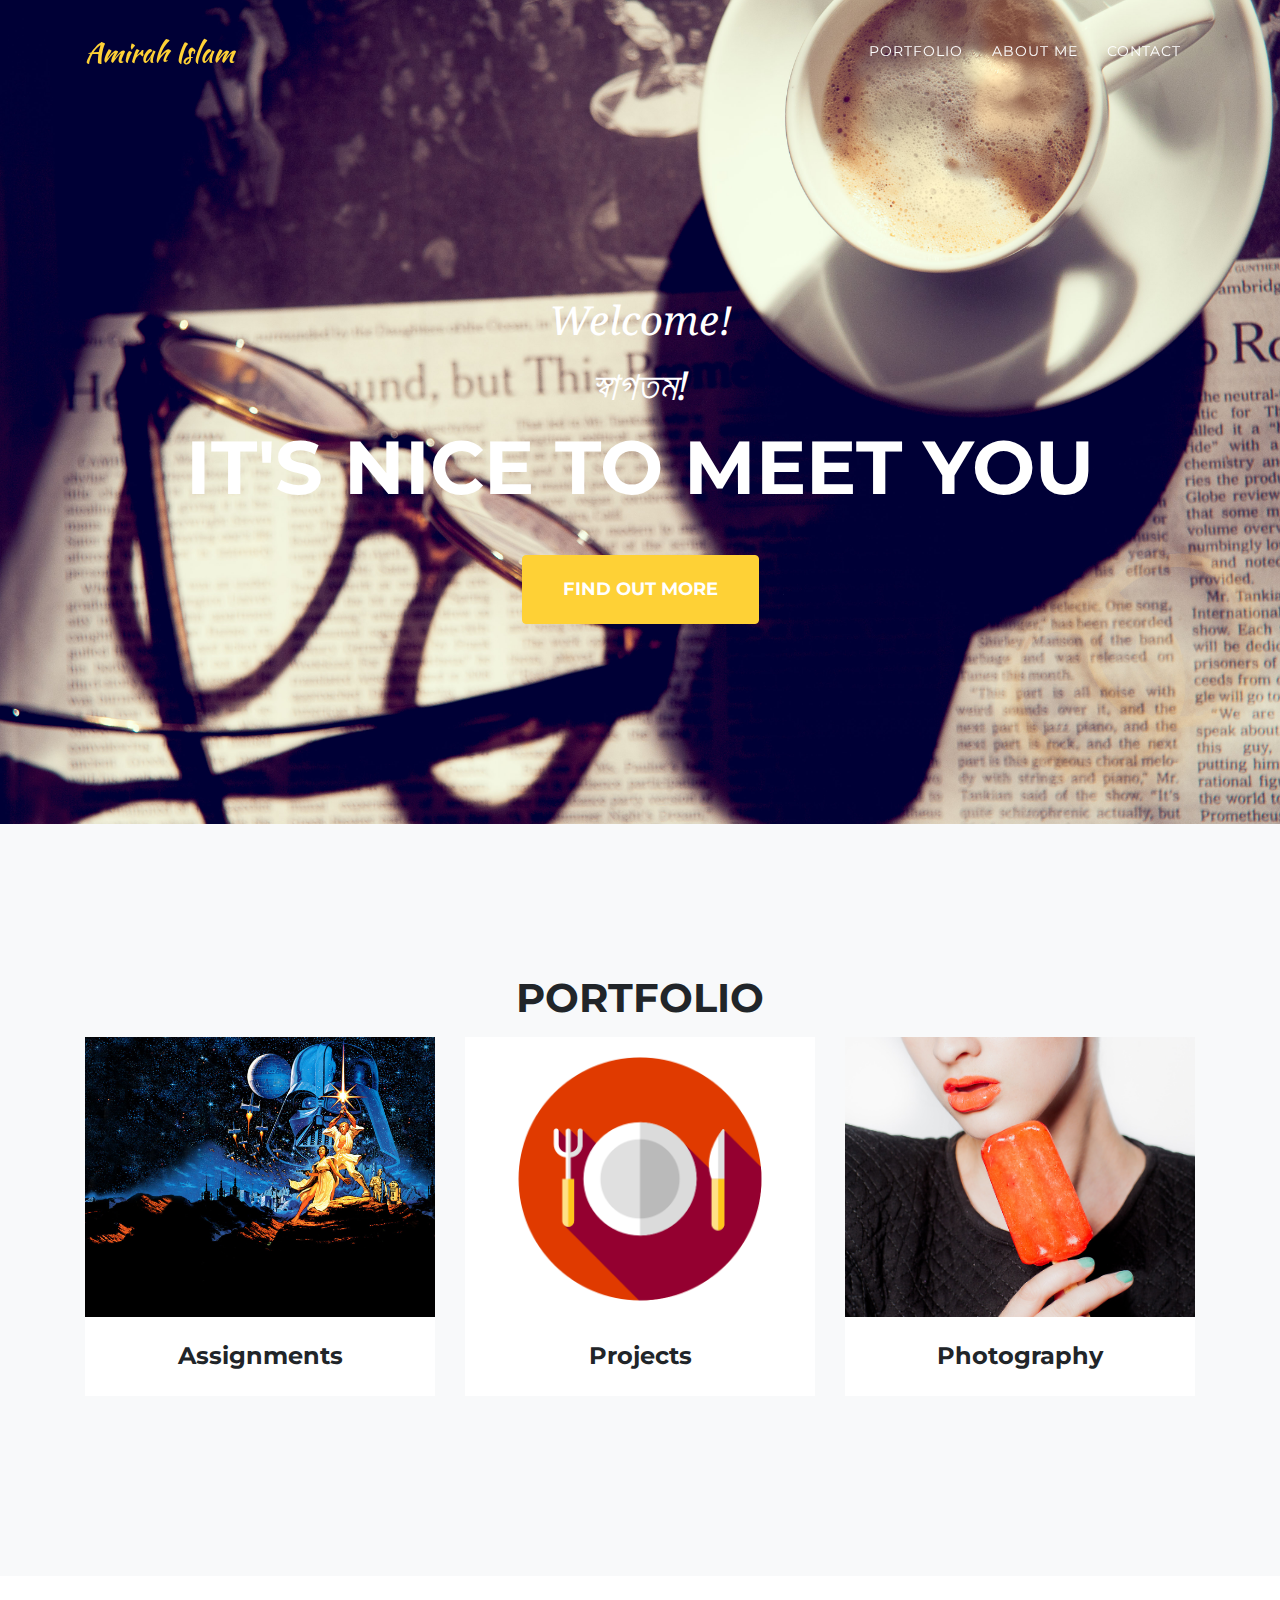
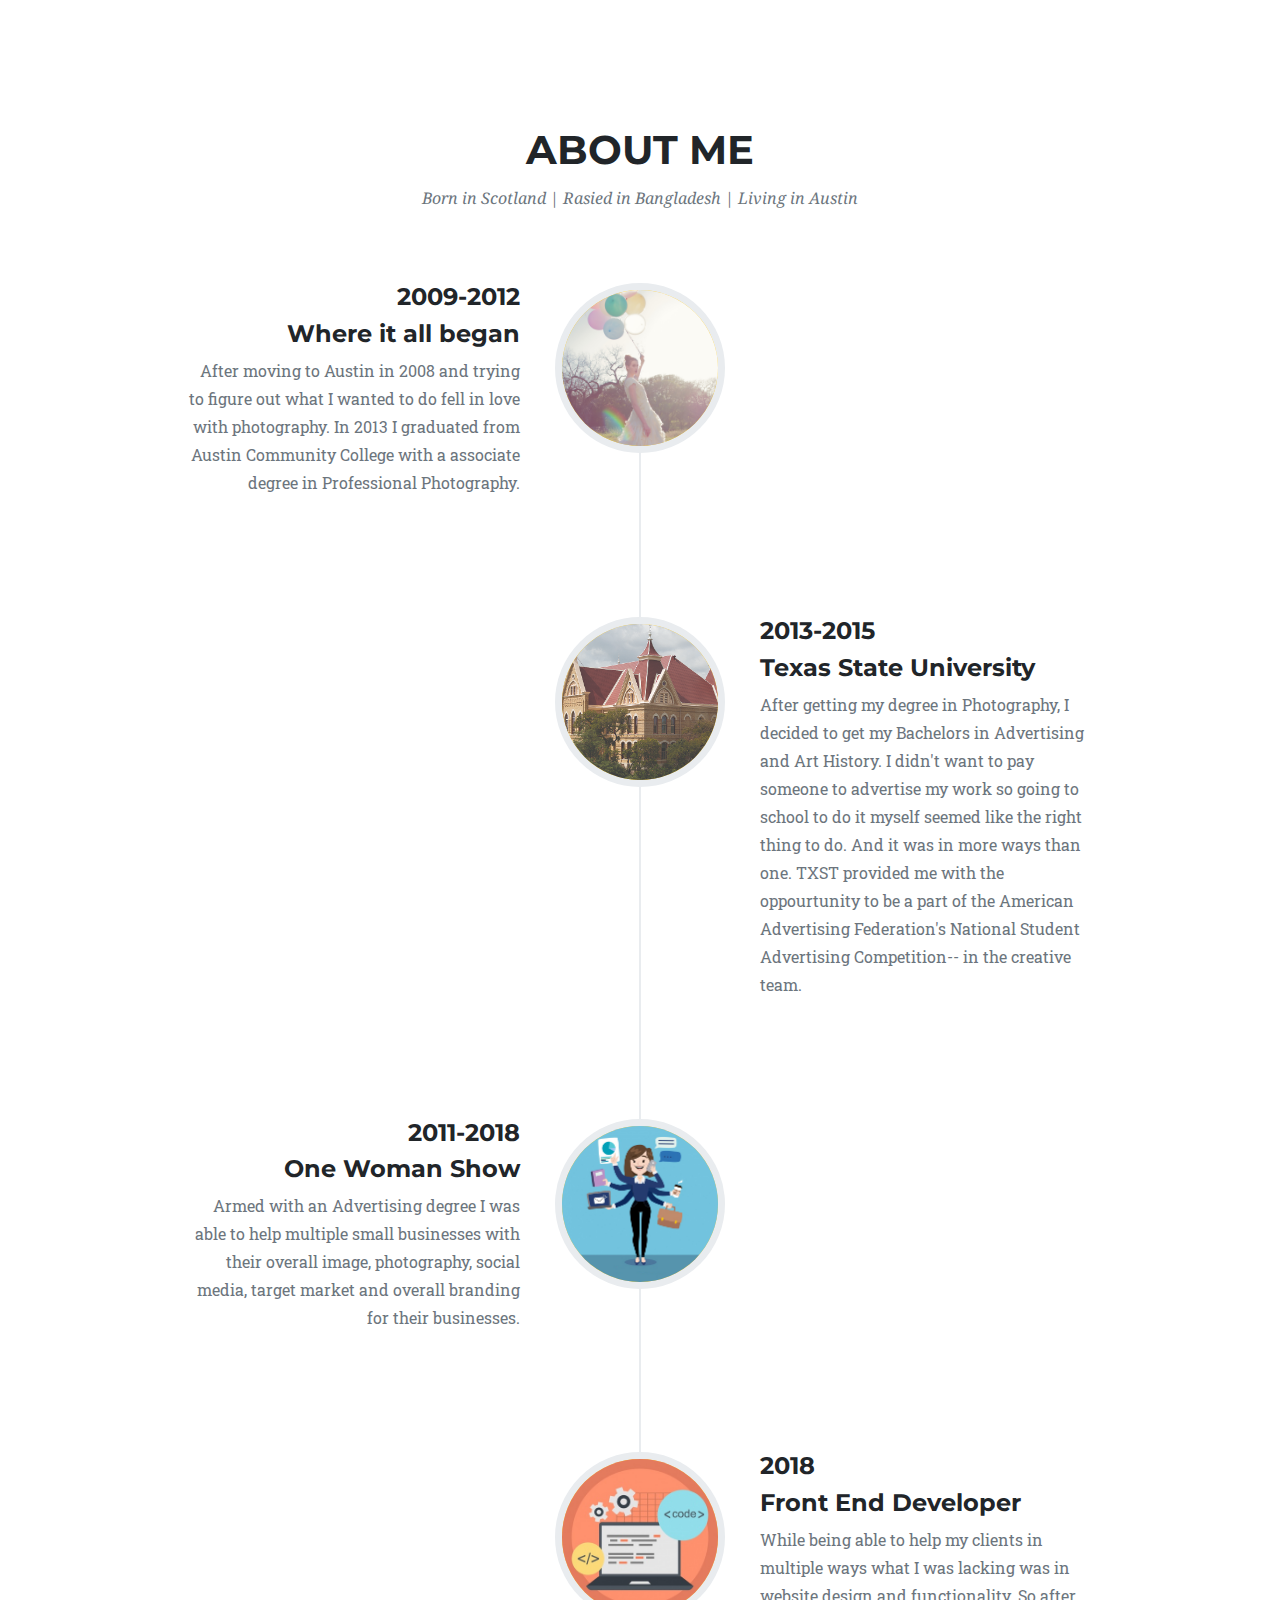
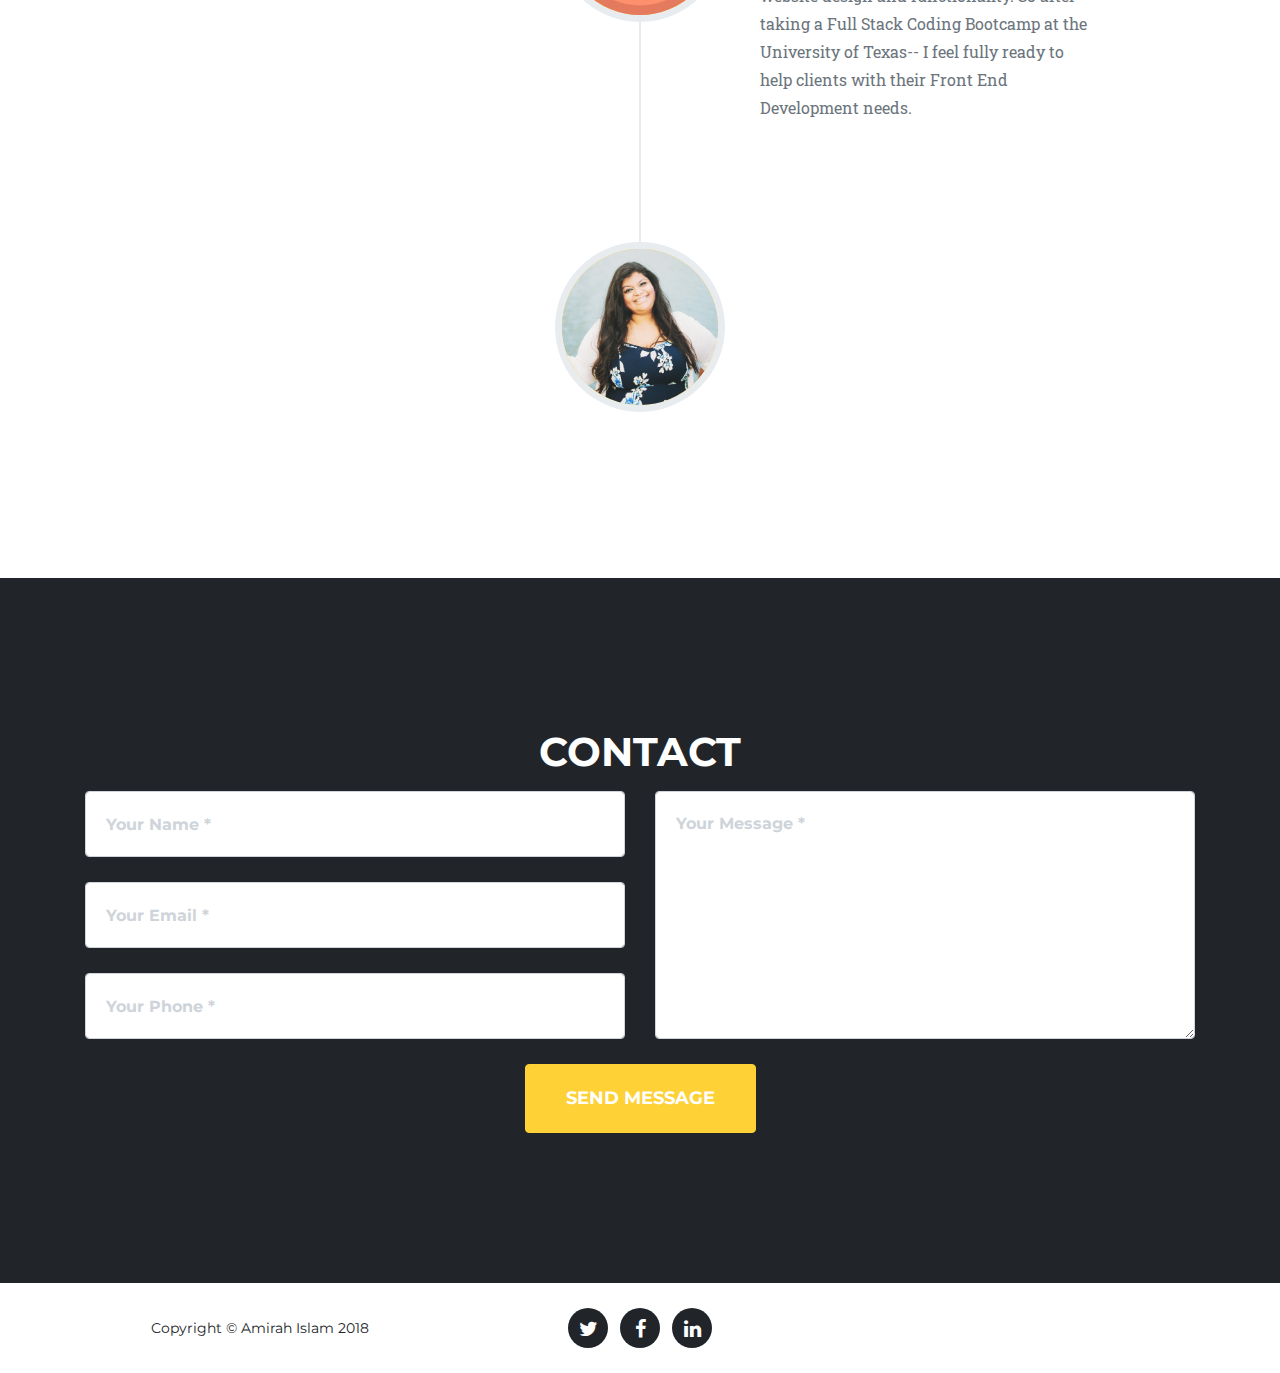
==== index.html @ 6e635071 "new changes" ====
<!DOCTYPE html>
<html lang="en">

  <head>

    <meta charset="utf-8">
    <meta name="viewport" content="width=device-width, initial-scale=1, shrink-to-fit=no">
    <meta name="description" content="">
    <meta name="author" content="">

    <title>Amirah Islam</title>

    <!-- Bootstrap core CSS -->
    <link href="vendor/bootstrap/css/bootstrap.min.css" rel="stylesheet">

    <!-- Custom fonts for this template -->
    <link href="vendor/font-awesome/css/font-awesome.min.css" rel="stylesheet" type="text/css">
    <link href="https://fonts.googleapis.com/css?family=Montserrat:400,700" rel="stylesheet" type="text/css">
    <link href='https://fonts.googleapis.com/css?family=Kaushan+Script' rel='stylesheet' type='text/css'>
    <link href='https://fonts.googleapis.com/css?family=Droid+Serif:400,700,400italic,700italic' rel='stylesheet' type='text/css'>
    <link href='https://fonts.googleapis.com/css?family=Roboto+Slab:400,100,300,700' rel='stylesheet' type='text/css'>

    <!-- Custom styles for this template -->
    <link href="css/agency.min.css" rel="stylesheet">

  </head>

  <body id="page-top">

    <!-- Navigation -->
    <nav class="navbar navbar-expand-lg navbar-dark fixed-top" id="mainNav">
      <div class="container">
        <a class="navbar-brand js-scroll-trigger" href="#page-top">Amirah Islam</a>
        <button class="navbar-toggler navbar-toggler-right" type="button" data-toggle="collapse" data-target="#navbarResponsive" aria-controls="navbarResponsive" aria-expanded="false" aria-label="Toggle navigation">
          Menu
          <i class="fa fa-bars"></i>
        </button>
        <div class="collapse navbar-collapse" id="navbarResponsive">
          <ul class="navbar-nav text-uppercase ml-auto">
            <!-- <li class="nav-item">
              <a class="nav-link js-scroll-trigger" href="#services">Services</a>
            </li> -->
            <li class="nav-item">
              <a class="nav-link js-scroll-trigger" href="#portfolio">Portfolio</a>
            </li>
            <li class="nav-item">
              <a class="nav-link js-scroll-trigger" href="#about">About Me</a>
            </li>
            <!-- <li class="nav-item">
              <a class="nav-link js-scroll-trigger" href="#team">Team</a>
            </li> -->
            <li class="nav-item">
              <a class="nav-link js-scroll-trigger" href="#contact">Contact</a>
            </li>
          </ul>
        </div>
      </div>
    </nav>

    <!-- Header -->
    <header class="masthead">
      <div class="container">
        <div class="intro-text">
          <div class="intro-lead-in">Welcome!</div>
          <div class="intro-lead-in">স্বাগতম!</div>
          <div class="intro-heading text-uppercase">It's Nice To Meet You</div>
          <a class="btn btn-primary btn-xl text-uppercase js-scroll-trigger" href="#services">Find Out More</a>
        </div>
      </div>
    </header>

    <!-- Services -->
    <!-- <section id="services">
      <div class="container">
        <div class="row">
          <div class="col-lg-12 text-center">
            <h2 class="section-heading text-uppercase">Services</h2>
            <h3 class="section-subheading text-muted">Lorem ipsum dolor sit amet consectetur.</h3>
          </div>
        </div>
        <div class="row text-center">
          <div class="col-md-4">
            <span class="fa-stack fa-4x">
              <i class="fa fa-circle fa-stack-2x text-primary"></i>
              <i class="fa fa-shopping-cart fa-stack-1x fa-inverse"></i>
            </span>
            <h4 class="service-heading">E-Commerce</h4>
            <p class="text-muted">Lorem ipsum dolor sit amet, consectetur adipisicing elit. Minima maxime quam architecto quo inventore harum ex magni, dicta impedit.</p>
          </div>
          <div class="col-md-4">
            <span class="fa-stack fa-4x">
              <i class="fa fa-circle fa-stack-2x text-primary"></i>
              <i class="fa fa-laptop fa-stack-1x fa-inverse"></i>
            </span>
            <h4 class="service-heading">Responsive Design</h4>
            <p class="text-muted">Lorem ipsum dolor sit amet, consectetur adipisicing elit. Minima maxime quam architecto quo inventore harum ex magni, dicta impedit.</p>
          </div>
          <div class="col-md-4">
            <span class="fa-stack fa-4x">
              <i class="fa fa-circle fa-stack-2x text-primary"></i>
              <i class="fa fa-lock fa-stack-1x fa-inverse"></i>
            </span>
            <h4 class="service-heading">Web Security</h4>
            <p class="text-muted">Lorem ipsum dolor sit amet, consectetur adipisicing elit. Minima maxime quam architecto quo inventore harum ex magni, dicta impedit.</p>
          </div>
        </div>
      </div>
    </section> -->

    <!-- Portfolio Grid -->
    <section class="bg-light" id="portfolio">
      <div class="container">
        <div class="row">
          <div class="col-lg-12 text-center">
            <h2 class="section-heading text-uppercase">Portfolio</h2>
            <!-- <h3 class="section-subheading text-muted">Lorem ipsum dolor sit amet consectetur.</h3> -->
          </div>
        </div>
        <div class="row">
          <div class="col-md-4 col-sm-6 portfolio-item">
              <!-- <a href="assignments.html"> -->
            <a class="portfolio-link" data-toggle="" href="assignments.html">
            
              <div class="portfolio-hover">
                <div class="portfolio-hover-content">
                  <i class="fa fa-plus fa-3x"></i>
                </div>
              </div>
          
              <img class="img-fluid" src="img/portfolio/starwarsbackground.jpg" alt="">
            </a>
            <!-- </a> -->
            
            <div class="portfolio-caption">
              <h4>Assignments</h4>
              <p class="text-muted"></p>
            </div>
          </div>
          <div class="col-md-4 col-sm-6 portfolio-item">
            <a class="portfolio-link" data-toggle="" href="projects.html">
              <div class="portfolio-hover">
                <div class="portfolio-hover-content">
                  <i class="fa fa-plus fa-3x"></i>
                </div>
              </div>
              <img class="img-fluid" src="img/portfolio/logo.png" alt="">
            </a>
            <div class="portfolio-caption">
              <h4>Projects</h4>
              <p class="text-muted"></p>
            </div>
          </div>
          <!-- <div class="col-md-4 col-sm-6 portfolio-item">
            <a class="portfolio-link" data-toggle="modal" href="#portfolioModal3">
              <div class="portfolio-hover">
                <div class="portfolio-hover-content">
                  <i class="fa fa-plus fa-3x"></i>
                </div>
              </div>
              <img class="img-fluid" src="img/portfolio/branding.jpg" alt="">
            </a>
            <div class="portfolio-caption">
              <h4>Branding</h4>
              <p class="text-muted"></p>
            </div>
          </div> -->
          <!-- <div class="col-md-4 col-sm-6 portfolio-item">
            <a class="portfolio-link" data-toggle="modal" href="#portfolioModal4">
              <div class="portfolio-hover">
                <div class="portfolio-hover-content">
                  <i class="fa fa-plus fa-3x"></i>
                </div>
              </div>
              <img class="img-fluid" src="img/portfolio/socialmedia.jpg" alt="">
            </a>
            <div class="portfolio-caption">
              <h4>Social Media</h4>
              <p class="text-muted"></p>
            </div>
          </div> -->

          <!-- This the Client Section -->
          <!-- <div class="col-md-4 col-sm-6 portfolio-item">
            <a class="portfolio-link" data-toggle="modal" href="#portfolioModal5">
              <div class="portfolio-hover">
                <div class="portfolio-hover-content">
                  <i class="fa fa-plus fa-3x"></i>
                </div>
              </div>
              <img class="img-fluid" src="img/portfolio/katyhouse.jpg" alt="">
            </a>
            <div class="portfolio-caption">
              <h4>Clients</h4>
              <p class="text-muted"></p>
            </div>
          </div> -->
          <!-- End of Client Section -->

          <div class="col-md-4 col-sm-6 portfolio-item">
            <a class="portfolio-link" data-toggle="" href="http://amirahislam.com/">
              <div class="portfolio-hover">
                <div class="portfolio-hover-content">
                  <i class="fa fa-plus fa-3x"></i>
                </div>
              </div>
              <img class="img-fluid" src="img/portfolio/photography.jpg" alt="">
            </a>
            <div class="portfolio-caption">
              <h4>Photography</h4>
              <p class="text-muted"></p>
            </div>
          </div>
        </div>
      </div>
    </section>

    <!-- About -->
    <section id="about">
      <div class="container">
        <div class="row">
          <div class="col-lg-12 text-center">
            <h2 class="section-heading text-uppercase">About Me</h2>
            <h3 class="section-subheading text-muted">Born in Scotland | Rasied in Bangladesh | Living in Austin</h3>
          </div>
        </div>
        <div class="row">
          <div class="col-lg-12">
            <ul class="timeline">
              <li>
                <div class="timeline-image">
                  <img class="rounded-circle img-fluid" src="img/ballons.jpg" alt="">
                </div>
                <div class="timeline-panel">
                  <div class="timeline-heading">
                    <h4>2009-2012</h4>
                    <h4 class="subheading">Where it all began</h4>
                  </div>
                  <div class="timeline-body">
                    <p class="text-muted">After moving to Austin in 2008 and trying to figure out what I wanted to do
                      fell in love with photography. In 2013 I graduated from Austin Community College with a associate 
                      degree in Professional Photography.
                    </p>
                  </div>
                </div>
              </li>
              <li class="timeline-inverted">
                <div class="timeline-image">
                  <img class="rounded-circle img-fluid" src="img/oldmain.jpg" alt="">
                </div>
                <div class="timeline-panel">
                  <div class="timeline-heading">
                    <h4>2013-2015</h4>
                    <h4 class="subheading">Texas State University</h4>
                  </div>
                  <div class="timeline-body">
                    <p class="text-muted">After getting my degree in Photography, I decided to get my Bachelors in Advertising
                      and Art History. I didn't want to pay someone to advertise my work so going to school to do it myself seemed 
                      like the right thing to do. And it was in more ways than one. TXST provided me with the oppourtunity to be a 
                      part of the American Advertising Federation's National Student Advertising Competition-- in the creative team.
                    
                    </p>
                  </div>
                </div>
              </li>
              <li>
                <div class="timeline-image">
                  <img class="rounded-circle img-fluid" src="img/work.jpg" alt="">
                </div>
                <div class="timeline-panel">
                  <div class="timeline-heading">
                    <h4>2011-2018</h4>
                    <h4 class="subheading">One Woman Show</h4>
                  </div>
                  <div class="timeline-body">
                    <p class="text-muted">Armed with an Advertising degree I was able to help multiple small businesses 
                      with their overall image, photography, social media, target market and overall branding for their 
                      businesses. </p>
                  </div>
                </div>
              </li>
              <li class="timeline-inverted">
                <div class="timeline-image">
                  <img class="rounded-circle img-fluid" src="img/code.jpg" alt="">
                </div>
                <div class="timeline-panel">
                  <div class="timeline-heading">
                    <h4>2018</h4>
                    <h4 class="subheading">Front End Developer</h4>
                  </div>
                  <div class="timeline-body">
                    <p class="text-muted">While being able to help my clients in multiple ways what I was lacking
                       was in website design and functionality. So after taking a Full Stack Coding Bootcamp at 
                       the University of Texas-- I feel fully ready to help clients with their Front End Development needs.</p>
                  </div>
                </div>
              </li>
              <li class="timeline-inverted">
                <div class="timeline-image">
                    <img class="rounded-circle img-fluid" src="img/square_headshot.jpg" alt="">
                  <!-- <h4>Be Part
                    <br>Of Our
                    <br>Story!</h4> -->
                </div>
              </li>
            </ul>
          </div>
        </div>
      </div>
    </section>

    <!-- Team -->
    <!-- <section class="bg-light" id="team">
      <div class="container">
        <div class="row">
          <div class="col-lg-12 text-center">
            <h2 class="section-heading text-uppercase">Our Amazing Team</h2>
            <h3 class="section-subheading text-muted">Lorem ipsum dolor sit amet consectetur.</h3>
          </div>
        </div>
        <div class="row">
          <div class="col-sm-4">
            <div class="team-member">
              <img class="mx-auto rounded-circle" src="img/team/1.jpg" alt="">
              <h4>Kay Garland</h4>
              <p class="text-muted">Lead Designer</p>
              <ul class="list-inline social-buttons">
                <li class="list-inline-item">
                  <a href="#">
                    <i class="fa fa-twitter"></i>
                  </a>
                </li>
                <li class="list-inline-item">
                  <a href="#">
                    <i class="fa fa-facebook"></i>
                  </a>
                </li>
                <li class="list-inline-item">
                  <a href="#">
                    <i class="fa fa-linkedin"></i>
                  </a>
                </li>
              </ul>
            </div>
          </div>
          <div class="col-sm-4">
            <div class="team-member">
              <img class="mx-auto rounded-circle" src="img/team/2.jpg" alt="">
              <h4>Larry Parker</h4>
              <p class="text-muted">Lead Marketer</p>
              <ul class="list-inline social-buttons">
                <li class="list-inline-item">
                  <a href="#">
                    <i class="fa fa-twitter"></i>
                  </a>
                </li>
                <li class="list-inline-item">
                  <a href="#">
                    <i class="fa fa-facebook"></i>
                  </a>
                </li>
                <li class="list-inline-item">
                  <a href="#">
                    <i class="fa fa-linkedin"></i>
                  </a>
                </li>
              </ul>
            </div>
          </div>
          <div class="col-sm-4">
            <div class="team-member">
              <img class="mx-auto rounded-circle" src="img/team/3.jpg" alt="">
              <h4>Diana Pertersen</h4>
              <p class="text-muted">Lead Developer</p>
              <ul class="list-inline social-buttons">
                <li class="list-inline-item">
                  <a href="#">
                    <i class="fa fa-twitter"></i>
                  </a>
                </li>
                <li class="list-inline-item">
                  <a href="#">
                    <i class="fa fa-facebook"></i>
                  </a>
                </li>
                <li class="list-inline-item">
                  <a href="#">
                    <i class="fa fa-linkedin"></i>
                  </a>
                </li>
              </ul>
            </div>
          </div>
        </div>
        <div class="row">
          <div class="col-lg-8 mx-auto text-center">
            <p class="large text-muted">Lorem ipsum dolor sit amet, consectetur adipisicing elit. Aut eaque, laboriosam veritatis, quos non quis ad perspiciatis, totam corporis ea, alias ut unde.</p>
          </div>
        </div>
      </div>
    </section> -->

    <!-- Clients -->
    <!-- <section class="py-5">
      <div class="container">
        <div class="row">
          <div class="col-md-3 col-sm-6">
            <a href="#">
              <img class="img-fluid d-block mx-auto" src="img/logos/envato.jpg" alt="">
            </a>
          </div>
          <div class="col-md-3 col-sm-6">
            <a href="#">
              <img class="img-fluid d-block mx-auto" src="img/logos/designmodo.jpg" alt="">
            </a>
          </div>
          <div class="col-md-3 col-sm-6">
            <a href="#">
              <img class="img-fluid d-block mx-auto" src="img/logos/themeforest.jpg" alt="">
            </a>
          </div>
          <div class="col-md-3 col-sm-6">
            <a href="#">
              <img class="img-fluid d-block mx-auto" src="img/logos/creative-market.jpg" alt="">
            </a>
          </div>
        </div>
      </div>
    </section> -->

    <!-- Contact -->
    <section id="contact" >
      <div class="container">
        <div class="row">
          <div class="col-lg-12 text-center">
            <h2 class="section-heading text-uppercase">Contact</h2>
            <!-- <h3 class="section-subheading text-muted">Lorem ipsum dolor sit amet consectetur.</h3> -->
          </div>
        </div>
        <div class="row">
          <div class="col-lg-12">
            <form id="contactForm" name="sentMessage" novalidate="novalidate">
              <div class="row">
                <div class="col-md-6">
                  <div class="form-group">
                    <input class="form-control" id="name" type="text" placeholder="Your Name *" required="required" data-validation-required-message="Please enter your name.">
                    <p class="help-block text-danger"></p>
                  </div>
                  <div class="form-group">
                    <input class="form-control" id="email" type="email" placeholder="Your Email *" required="required" data-validation-required-message="Please enter your email address.">
                    <p class="help-block text-danger"></p>
                  </div>
                  <div class="form-group">
                    <input class="form-control" id="phone" type="tel" placeholder="Your Phone *" required="required" data-validation-required-message="Please enter your phone number.">
                    <p class="help-block text-danger"></p>
                  </div>
                </div>
                <div class="col-md-6">
                  <div class="form-group">
                    <textarea class="form-control" id="message" placeholder="Your Message *" required="required" data-validation-required-message="Please enter a message."></textarea>
                    <p class="help-block text-danger"></p>
                  </div>
                </div>
                <div class="clearfix"></div>
                <div class="col-lg-12 text-center">
                  <div id="success"></div>
                  <button id="sendMessageButton" class="btn btn-primary btn-xl text-uppercase" type="submit">Send Message</button>
                </div>
              </div>
            </form>
          </div>
        </div>
      </div>
    </section>

    <!-- Footer -->
    <footer>
      <div class="container">
        <div class="row">
          <div class="col-md-4">
            <span class="copyright">Copyright &copy; Amirah Islam 2018</span>
          </div>
          <div class="col-md-4">
            <ul class="list-inline social-buttons">
              <li class="list-inline-item">
                <a href="https://twitter.com/amirahayesha?lang=en">
                  <i class="fa fa-twitter"></i>
                </a>
              </li>
              <li class="list-inline-item">
                <a href="https://www.facebook.com/miraayesha">
                  <i class="fa fa-facebook"></i>
                </a>
              </li>
              <li class="list-inline-item">
                <a href="https://www.linkedin.com/in/amirah-islam-a1067589/">
                  <i class="fa fa-linkedin"></i>
                </a>
              </li>
            </ul>
          </div>
          <!-- <div class="col-md-4">
            <ul class="list-inline quicklinks">
              <li class="list-inline-item">
                <a href="#">Privacy Policy</a>
              </li>
              <li class="list-inline-item">
                <a href="#">Terms of Use</a>
              </li>
            </ul>
          </div> -->
        </div>
      </div>
    </footer>

    <!-- Portfolio Modals -->

    <!-- Modal 1 -->
    <!-- <div class="portfolio-modal modal fade" id="portfolioModal1" tabindex="-1" role="dialog" aria-hidden="true">
      <div class="modal-dialog">
        <div class="modal-content">
          <div class="close-modal" data-dismiss="modal">
            <div class="lr">
              <div class="rl"></div>
            </div>
          </div>
          <div class="container">
            <div class="row">
              <div class="col-lg-8 mx-auto">
                <div class="modal-body">
                  <!- Project Details Go Here -->
                  <!-- <h2 class="text-uppercase">Project Name</h2>
                  <p class="item-intro text-muted">Lorem ipsum dolor sit amet consectetur.</p>
                  <img class="img-fluid d-block mx-auto" src="img/portfolio/01-full.jpg" alt="">
                  <p>Use this area to describe your project. Lorem ipsum dolor sit amet, consectetur adipisicing elit. Est blanditiis dolorem culpa incidunt minus dignissimos deserunt repellat aperiam quasi sunt officia expedita beatae cupiditate, maiores repudiandae, nostrum, reiciendis facere nemo!</p>
                  <ul class="list-inline">
                    <li>Date: January 2017</li>
                    <li>Client: Threads</li>
                    <li>Category: Illustration</li>
                  </ul>
                  <button class="btn btn-primary" data-dismiss="modal" type="button">
                    <i class="fa fa-times"></i>
                    Close Project</button>
                </div>
              </div>
            </div>
          </div>
        </div>
      </div>
    </div> -->

    <!-- Modal 2 -->
    <!-- <div class="portfolio-modal modal fade" id="portfolioModal2" tabindex="-1" role="dialog" aria-hidden="true">
      <div class="modal-dialog">
        <div class="modal-content">
          <div class="close-modal" data-dismiss="modal">
            <div class="lr">
              <div class="rl"></div>
            </div>
          </div>
          <div class="container">
            <div class="row">
              <div class="col-lg-8 mx-auto">
                <div class="modal-body"> -->
                  <!-- Project Details Go Here -->
                  <!-- <h2 class="text-uppercase">Project Name</h2>
                  <p class="item-intro text-muted">Lorem ipsum dolor sit amet consectetur.</p>
                  <img class="img-fluid d-block mx-auto" src="img/portfolio/02-full.jpg" alt="">
                  <p>Use this area to describe your project. Lorem ipsum dolor sit amet, consectetur adipisicing elit. Est blanditiis dolorem culpa incidunt minus dignissimos deserunt repellat aperiam quasi sunt officia expedita beatae cupiditate, maiores repudiandae, nostrum, reiciendis facere nemo!</p>
                  <ul class="list-inline">
                    <li>Date: January 2017</li>
                    <li>Client: Explore</li>
                    <li>Category: Graphic Design</li>
                  </ul>
                  <button class="btn btn-primary" data-dismiss="modal" type="button">
                    <i class="fa fa-times"></i>
                    Close Project</button>
                </div>
              </div>
            </div>
          </div>
        </div>
      </div>
    </div> -->

    <!-- Modal 3 -->
    <!-- <div class="portfolio-modal modal fade" id="portfolioModal3" tabindex="-1" role="dialog" aria-hidden="true">
      <div class="modal-dialog">
        <div class="modal-content">
          <div class="close-modal" data-dismiss="modal">
            <div class="lr">
              <div class="rl"></div>
            </div>
          </div>
          <div class="container">
            <div class="row">
              <div class="col-lg-8 mx-auto">
                <div class="modal-body"> -->
                  <!-- Project Details Go Here -->
                  <!-- <h2 class="text-uppercase">Project Name</h2>
                  <p class="item-intro text-muted">Lorem ipsum dolor sit amet consectetur.</p>
                  <img class="img-fluid d-block mx-auto" src="img/portfolio/03-full.jpg" alt="">
                  <p>Use this area to describe your project. Lorem ipsum dolor sit amet, consectetur adipisicing elit. Est blanditiis dolorem culpa incidunt minus dignissimos deserunt repellat aperiam quasi sunt officia expedita beatae cupiditate, maiores repudiandae, nostrum, reiciendis facere nemo!</p>
                  <ul class="list-inline">
                    <li>Date: January 2017</li>
                    <li>Client: Finish</li>
                    <li>Category: Identity</li>
                  </ul>
                  <button class="btn btn-primary" data-dismiss="modal" type="button">
                    <i class="fa fa-times"></i>
                    Close Project</button>
                </div>
              </div>
            </div>
          </div>
        </div>
      </div>
    </div> -->

    <!-- Modal 4 -->
    <!-- <div class="portfolio-modal modal fade" id="portfolioModal4" tabindex="-1" role="dialog" aria-hidden="true">
      <div class="modal-dialog">
        <div class="modal-content">
          <div class="close-modal" data-dismiss="modal">
            <div class="lr">
              <div class="rl"></div>
            </div>
          </div>
          <div class="container">
            <div class="row">
              <div class="col-lg-8 mx-auto">
                <div class="modal-body"> -->
                  <!-- Project Details Go Here -->
                  <!-- <h2 class="text-uppercase">Project Name</h2>
                  <p class="item-intro text-muted">Lorem ipsum dolor sit amet consectetur.</p>
                  <img class="img-fluid d-block mx-auto" src="img/portfolio/04-full.jpg" alt="">
                  <p>Use this area to describe your project. Lorem ipsum dolor sit amet, consectetur adipisicing elit. Est blanditiis dolorem culpa incidunt minus dignissimos deserunt repellat aperiam quasi sunt officia expedita beatae cupiditate, maiores repudiandae, nostrum, reiciendis facere nemo!</p>
                  <ul class="list-inline">
                    <li>Date: January 2017</li>
                    <li>Client: Lines</li>
                    <li>Category: Branding</li>
                  </ul>
                  <button class="btn btn-primary" data-dismiss="modal" type="button">
                    <i class="fa fa-times"></i>
                    Close Project</button>
                </div>
              </div>
            </div>
          </div>
        </div>
      </div>
    </div> -->

    <!-- Modal 5 -->
    <!-- <div class="portfolio-modal modal fade" id="portfolioModal5" tabindex="-1" role="dialog" aria-hidden="true">
      <div class="modal-dialog">
        <div class="modal-content">
          <div class="close-modal" data-dismiss="modal">
            <div class="lr">
              <div class="rl"></div>
            </div>
          </div>
          <div class="container">
            <div class="row">
              <div class="col-lg-8 mx-auto">
                <div class="modal-body"> -->
                  <!-- Project Details Go Here -->
                  <!-- <h2 class="text-uppercase">Project Name</h2>
                  <p class="item-intro text-muted">Lorem ipsum dolor sit amet consectetur.</p>
                  <img class="img-fluid d-block mx-auto" src="img/portfolio/05-full.jpg" alt="">
                  <p>Use this area to describe your project. Lorem ipsum dolor sit amet, consectetur adipisicing elit. Est blanditiis dolorem culpa incidunt minus dignissimos deserunt repellat aperiam quasi sunt officia expedita beatae cupiditate, maiores repudiandae, nostrum, reiciendis facere nemo!</p>
                  <ul class="list-inline">
                    <li>Date: January 2017</li>
                    <li>Client: Southwest</li>
                    <li>Category: Website Design</li>
                  </ul>
                  <button class="btn btn-primary" data-dismiss="modal" type="button">
                    <i class="fa fa-times"></i>
                    Close Project</button>
                </div>
              </div>
            </div>
          </div>
        </div>
      </div>
    </div> -->

    <!-- Modal 6 -->
    <!-- <div class="portfolio-modal modal fade" id="portfolioModal6" tabindex="-1" role="dialog" aria-hidden="true">
      <div class="modal-dialog">
        <div class="modal-content">
          <div class="close-modal" data-dismiss="modal">
            <div class="lr">
              <div class="rl"></div>
            </div>
          </div>
          <div class="container">
            <div class="row">
              <div class="col-lg-8 mx-auto">
                <div class="modal-body"> -->
                  <!-- Project Details Go Here -->
                  <!-- <h2 class="text-uppercase">Project Name</h2>
                  <p class="item-intro text-muted">Lorem ipsum dolor sit amet consectetur.</p>
                  <img class="img-fluid d-block mx-auto" src="img/portfolio/06-full.jpg" alt="">
                  <p>Use this area to describe your project. Lorem ipsum dolor sit amet, consectetur adipisicing elit. Est blanditiis dolorem culpa incidunt minus dignissimos deserunt repellat aperiam quasi sunt officia expedita beatae cupiditate, maiores repudiandae, nostrum, reiciendis facere nemo!</p>
                  <ul class="list-inline">
                    <li>Date: January 2017</li>
                    <li>Client: Window</li>
                    <li>Category: Photography</li>
                  </ul>
                  <button class="btn btn-primary" data-dismiss="modal" type="button">
                    <i class="fa fa-times"></i>
                    Close Project</button>
                </div>
              </div>
            </div>
          </div>
        </div>
      </div>
    </div> -->

    <!-- Bootstrap core JavaScript -->
    <script src="vendor/jquery/jquery.min.js"></script>
    <script src="vendor/bootstrap/js/bootstrap.bundle.min.js"></script>

    <!-- Plugin JavaScript -->
    <script src="vendor/jquery-easing/jquery.easing.min.js"></script>

    <!-- Contact form JavaScript -->
    <script src="js/jqBootstrapValidation.js"></script>
    <script src="js/contact_me.js"></script>

    <!-- Custom scripts for this template -->
    <script src="js/agency.min.js"></script>

  </body>

</html>
---- css/agency.min.css ----
/*!
 * Start Bootstrap - Agency v4.1.1 (https://startbootstrap.com/template-overviews/agency)
 * Copyright 2013-2018 Start Bootstrap
 * Licensed under MIT (https://github.com/BlackrockDigital/startbootstrap-agency/blob/master/LICENSE)
 */body{overflow-x:hidden;font-family:'Roboto Slab','Helvetica Neue',Helvetica,Arial,sans-serif}p{line-height:1.75}a{color:#fed136}a:hover{color:#fec503}.text-primary{color:#fed136!important}h1,h2,h3,h4,h5,h6{font-weight:700;font-family:Montserrat,'Helvetica Neue',Helvetica,Arial,sans-serif}section{padding:100px 0}section h2.section-heading{font-size:40px;margin-top:0;margin-bottom:15px}section h3.section-subheading{font-size:16px;font-weight:400;font-style:italic;margin-bottom:75px;text-transform:none;font-family:'Droid Serif','Helvetica Neue',Helvetica,Arial,sans-serif}@media (min-width:768px){section{padding:150px 0}}.btn{font-family:Montserrat,'Helvetica Neue',Helvetica,Arial,sans-serif;font-weight:700}.btn-xl{font-size:18px;padding:20px 40px}.btn-primary{background-color:#fed136;border-color:#fed136}.btn-primary:active,.btn-primary:focus,.btn-primary:hover{background-color:#fec810!important;border-color:#fec810!important;color:#fff}.btn-primary:active,.btn-primary:focus{box-shadow:0 0 0 .2rem rgba(254,209,55,.5)!important}::-moz-selection{background:#fed136;text-shadow:none}::selection{background:#fed136;text-shadow:none}img::selection{background:0 0}img::-moz-selection{background:0 0}#mainNav{background-color:#212529}#mainNav .navbar-toggler{font-size:12px;right:0;padding:13px;text-transform:uppercase;color:#fff;border:0;background-color:#fed136;font-family:Montserrat,'Helvetica Neue',Helvetica,Arial,sans-serif}#mainNav .navbar-brand{color:#fed136;font-family:'Kaushan Script','Helvetica Neue',Helvetica,Arial,cursive}#mainNav .navbar-brand.active,#mainNav .navbar-brand:active,#mainNav .navbar-brand:focus,#mainNav .navbar-brand:hover{color:#fec503}#mainNav .navbar-nav .nav-item .nav-link{font-size:90%;font-weight:400;padding:.75em 0;letter-spacing:1px;color:#fff;font-family:Montserrat,'Helvetica Neue',Helvetica,Arial,sans-serif}#mainNav .navbar-nav .nav-item .nav-link.active,#mainNav .navbar-nav .nav-item .nav-link:hover{color:#fed136}@media (min-width:992px){#mainNav{padding-top:25px;padding-bottom:25px;-webkit-transition:padding-top .3s,padding-bottom .3s;-moz-transition:padding-top .3s,padding-bottom .3s;transition:padding-top .3s,padding-bottom .3s;border:none;background-color:transparent}#mainNav .navbar-brand{font-size:1.75em;-webkit-transition:all .3s;-moz-transition:all .3s;transition:all .3s}#mainNav .navbar-nav .nav-item .nav-link{padding:1.1em 1em!important}#mainNav.navbar-shrink{padding-top:0;padding-bottom:0;background-color:#212529}#mainNav.navbar-shrink .navbar-brand{font-size:1.25em;padding:12px 0}}header.masthead{text-align:center;color:#fff;background-image:url(../img/coffee.jpg);background-repeat:no-repeat;background-attachment:scroll;background-position:center center;-webkit-background-size:cover;-moz-background-size:cover;-o-background-size:cover;background-size:cover}header.masthead .intro-text{padding-top:150px;padding-bottom:100px}header.masthead .intro-text .intro-lead-in{font-size:22px;font-style:italic;line-height:22px;margin-bottom:25px;font-family:'Droid Serif','Helvetica Neue',Helvetica,Arial,sans-serif}header.masthead .intro-text .intro-heading{font-size:50px;font-weight:700;line-height:50px;margin-bottom:25px;font-family:Montserrat,'Helvetica Neue',Helvetica,Arial,sans-serif}@media (min-width:768px){header.masthead .intro-text{padding-top:300px;padding-bottom:200px}header.masthead .intro-text .intro-lead-in{font-size:40px;font-style:italic;line-height:40px;margin-bottom:25px;font-family:'Droid Serif','Helvetica Neue',Helvetica,Arial,sans-serif}header.masthead .intro-text .intro-heading{font-size:75px;font-weight:700;line-height:75px;margin-bottom:50px;font-family:Montserrat,'Helvetica Neue',Helvetica,Arial,sans-serif}}.service-heading{margin:15px 0;text-transform:none}#portfolio .portfolio-item{right:0;margin:0 0 15px}#portfolio .portfolio-item .portfolio-link{position:relative;display:block;max-width:400px;margin:0 auto;cursor:pointer}#portfolio .portfolio-item .portfolio-link .portfolio-hover{position:absolute;width:100%;height:100%;-webkit-transition:all ease .5s;-moz-transition:all ease .5s;transition:all ease .5s;opacity:0;background:rgba(254,209,54,.9)}#portfolio .portfolio-item .portfolio-link .portfolio-hover:hover{opacity:1}#portfolio .portfolio-item .portfolio-link .portfolio-hover .portfolio-hover-content{font-size:20px;position:absolute;top:50%;width:100%;height:20px;margin-top:-12px;text-align:center;color:#fff}#portfolio .portfolio-item .portfolio-link .portfolio-hover .portfolio-hover-content i{margin-top:-12px}#portfolio .portfolio-item .portfolio-link .portfolio-hover .portfolio-hover-content h3,#portfolio .portfolio-item .portfolio-link .portfolio-hover .portfolio-hover-content h4{margin:0}#portfolio .portfolio-item .portfolio-caption{max-width:400px;margin:0 auto;padding:25px;text-align:center;background-color:#fff}#portfolio .portfolio-item .portfolio-caption h4{margin:0;text-transform:none}#portfolio .portfolio-item .portfolio-caption p{font-size:16px;font-style:italic;margin:0;font-family:'Droid Serif','Helvetica Neue',Helvetica,Arial,sans-serif}#portfolio *{z-index:2}@media (min-width:767px){#portfolio .portfolio-item{margin:0 0 30px}}.portfolio-modal{padding-right:0!important}.portfolio-modal .modal-dialog{margin:1rem;max-width:100vw}.portfolio-modal .modal-content{padding:100px 0;text-align:center}.portfolio-modal .modal-content h2{font-size:3em;margin-bottom:15px}.portfolio-modal .modal-content p{margin-bottom:30px}.portfolio-modal .modal-content p.item-intro{font-size:16px;font-style:italic;margin:20px 0 30px;font-family:'Droid Serif','Helvetica Neue',Helvetica,Arial,sans-serif}.portfolio-modal .modal-content ul.list-inline{margin-top:0;margin-bottom:30px}.portfolio-modal .modal-content img{margin-bottom:30px}.portfolio-modal .modal-content button{cursor:pointer}.portfolio-modal .close-modal{position:absolute;top:25px;right:25px;width:75px;height:75px;cursor:pointer;background-color:transparent}.portfolio-modal .close-modal:hover{opacity:.3}.portfolio-modal .close-modal .lr{z-index:1051;width:1px;height:75px;margin-left:35px;-webkit-transform:rotate(45deg);-ms-transform:rotate(45deg);transform:rotate(45deg);background-color:#212529}.portfolio-modal .close-modal .lr .rl{z-index:1052;width:1px;height:75px;-webkit-transform:rotate(90deg);-ms-transform:rotate(90deg);transform:rotate(90deg);background-color:#212529}.timeline{position:relative;padding:0;list-style:none}.timeline:before{position:absolute;top:0;bottom:0;left:40px;width:2px;margin-left:-1.5px;content:'';background-color:#e9ecef}.timeline>li{position:relative;min-height:50px;margin-bottom:50px}.timeline>li:after,.timeline>li:before{display:table;content:' '}.timeline>li:after{clear:both}.timeline>li .timeline-panel{position:relative;float:right;width:100%;padding:0 20px 0 100px;text-align:left}.timeline>li .timeline-panel:before{right:auto;left:-15px;border-right-width:15px;border-left-width:0}.timeline>li .timeline-panel:after{right:auto;left:-14px;border-right-width:14px;border-left-width:0}.timeline>li .timeline-image{position:absolute;z-index:100;left:0;width:80px;height:80px;margin-left:0;text-align:center;color:#fff;border:7px solid #e9ecef;border-radius:100%;background-color:#fed136}.timeline>li .timeline-image h4{font-size:10px;line-height:14px;margin-top:12px}.timeline>li.timeline-inverted>.timeline-panel{float:right;padding:0 20px 0 100px;text-align:left}.timeline>li.timeline-inverted>.timeline-panel:before{right:auto;left:-15px;border-right-width:15px;border-left-width:0}.timeline>li.timeline-inverted>.timeline-panel:after{right:auto;left:-14px;border-right-width:14px;border-left-width:0}.timeline>li:last-child{margin-bottom:0}.timeline .timeline-heading h4{margin-top:0;color:inherit}.timeline .timeline-heading h4.subheading{text-transform:none}.timeline .timeline-body>p,.timeline .timeline-body>ul{margin-bottom:0}@media (min-width:768px){.timeline:before{left:50%}.timeline>li{min-height:100px;margin-bottom:100px}.timeline>li .timeline-panel{float:left;width:41%;padding:0 20px 20px 30px;text-align:right}.timeline>li .timeline-image{left:50%;width:100px;height:100px;margin-left:-50px}.timeline>li .timeline-image h4{font-size:13px;line-height:18px;margin-top:16px}.timeline>li.timeline-inverted>.timeline-panel{float:right;padding:0 30px 20px 20px;text-align:left}}@media (min-width:992px){.timeline>li{min-height:150px}.timeline>li .timeline-panel{padding:0 20px 20px}.timeline>li .timeline-image{width:150px;height:150px;margin-left:-75px}.timeline>li .timeline-image h4{font-size:18px;line-height:26px;margin-top:30px}.timeline>li.timeline-inverted>.timeline-panel{padding:0 20px 20px}}@media (min-width:1200px){.timeline>li{min-height:170px}.timeline>li .timeline-panel{padding:0 20px 20px 100px}.timeline>li .timeline-image{width:170px;height:170px;margin-left:-85px}.timeline>li .timeline-image h4{margin-top:40px}.timeline>li.timeline-inverted>.timeline-panel{padding:0 100px 20px 20px}}.team-member{margin-bottom:50px;text-align:center}.team-member img{width:225px;height:225px;border:7px solid #fff}.team-member h4{margin-top:25px;margin-bottom:0;text-transform:none}.team-member p{margin-top:0}section#contact{background-color:#212529;background-image:url(../img/contact4.jpeg);background-repeat:no-repeat;background-position:center}section#contact .section-heading{color:#fff}section#contact .form-group{margin-bottom:25px}section#contact .form-group input,section#contact .form-group textarea{padding:20px}section#contact .form-group input.form-control{height:auto}section#contact .form-group textarea.form-control{height:248px}section#contact .form-control:focus{border-color:#fed136;box-shadow:none}section#contact ::-webkit-input-placeholder{font-weight:700;color:#ced4da;font-family:Montserrat,'Helvetica Neue',Helvetica,Arial,sans-serif}section#contact :-moz-placeholder{font-weight:700;color:#ced4da;font-family:Montserrat,'Helvetica Neue',Helvetica,Arial,sans-serif}section#contact ::-moz-placeholder{font-weight:700;color:#ced4da;font-family:Montserrat,'Helvetica Neue',Helvetica,Arial,sans-serif}section#contact :-ms-input-placeholder{font-weight:700;color:#ced4da;font-family:Montserrat,'Helvetica Neue',Helvetica,Arial,sans-serif}footer{padding:25px 0;text-align:center}footer span.copyright{font-size:90%;line-height:40px;text-transform:none;font-family:Montserrat,'Helvetica Neue',Helvetica,Arial,sans-serif}footer ul.quicklinks{font-size:90%;line-height:40px;margin-bottom:0;text-transform:none;font-family:Montserrat,'Helvetica Neue',Helvetica,Arial,sans-serif}ul.social-buttons{margin-bottom:0}ul.social-buttons li a{font-size:20px;line-height:40px;display:block;width:40px;height:40px;-webkit-transition:all .3s;-moz-transition:all .3s;transition:all .3s;color:#fff;border-radius:100%;outline:0;background-color:#212529}ul.social-buttons li a:active,ul.social-buttons li a:focus,ul.social-buttons li a:hover{background-color:#fed136}
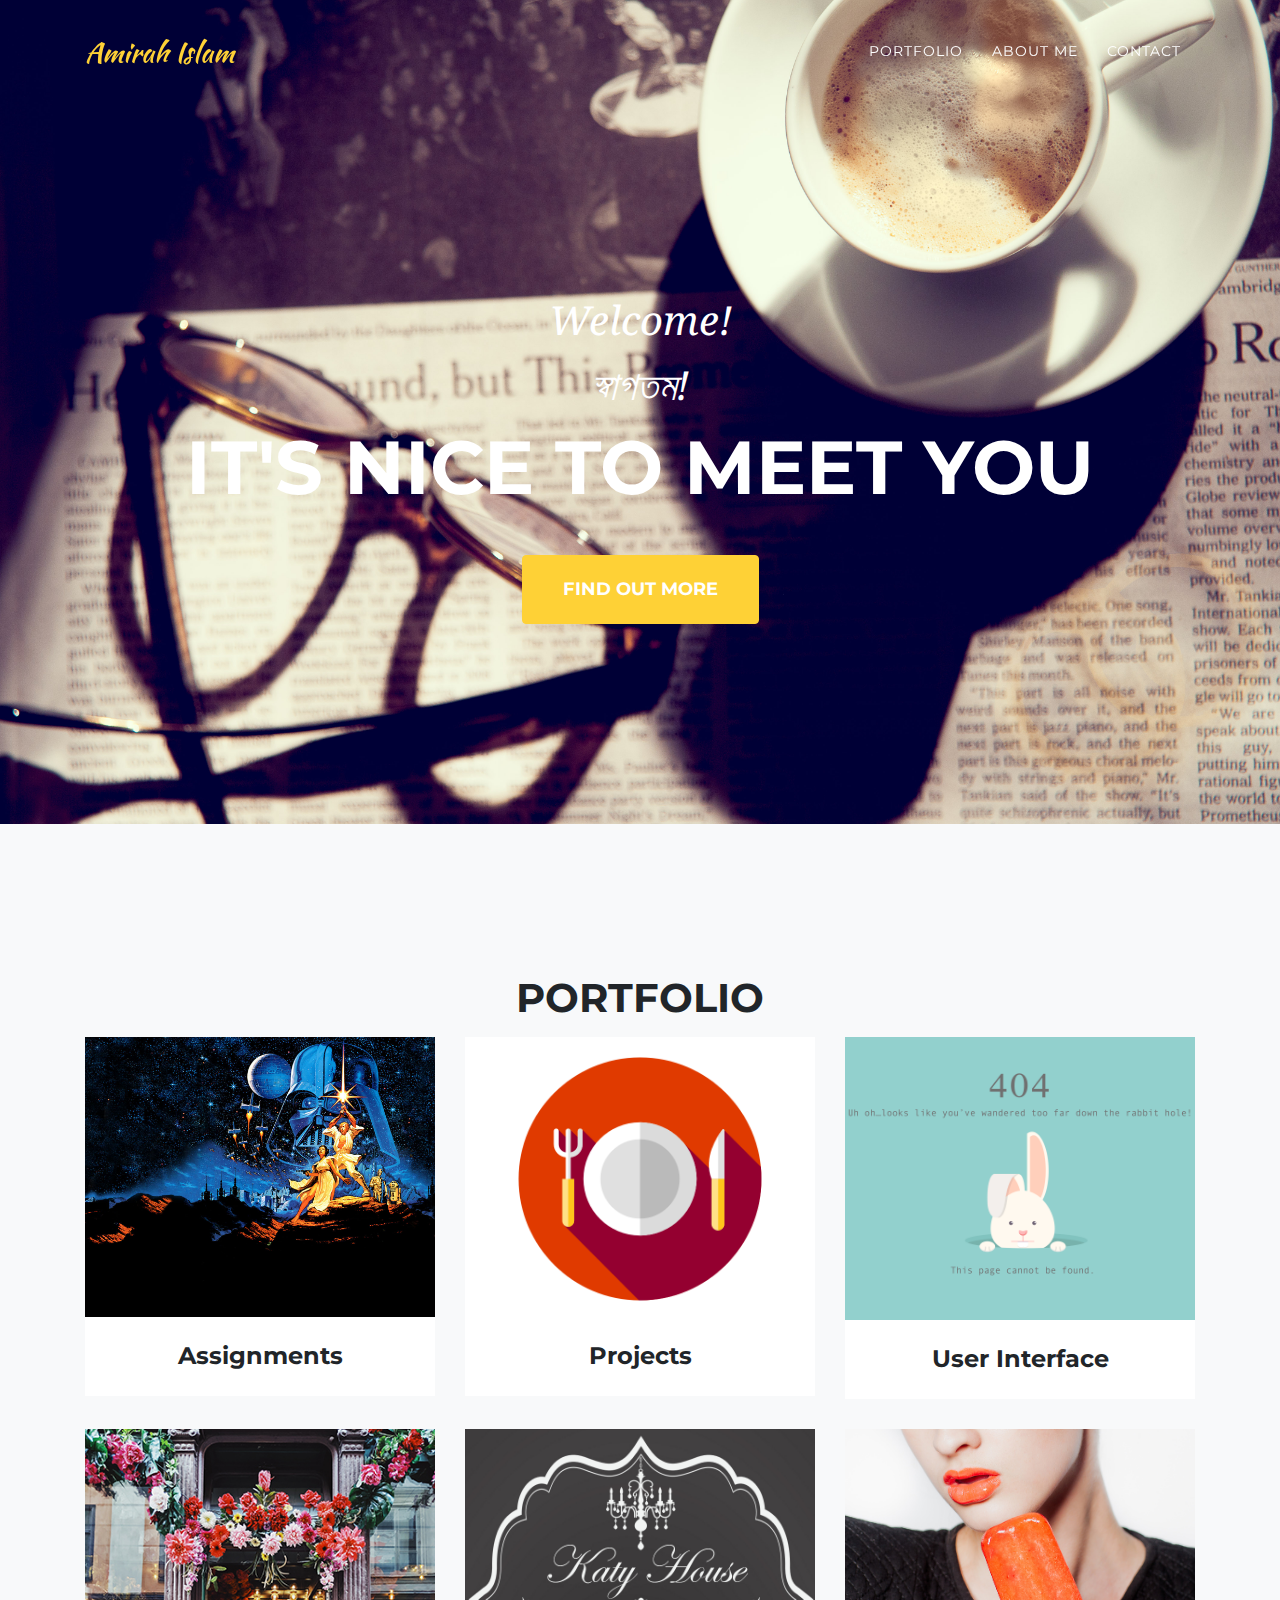
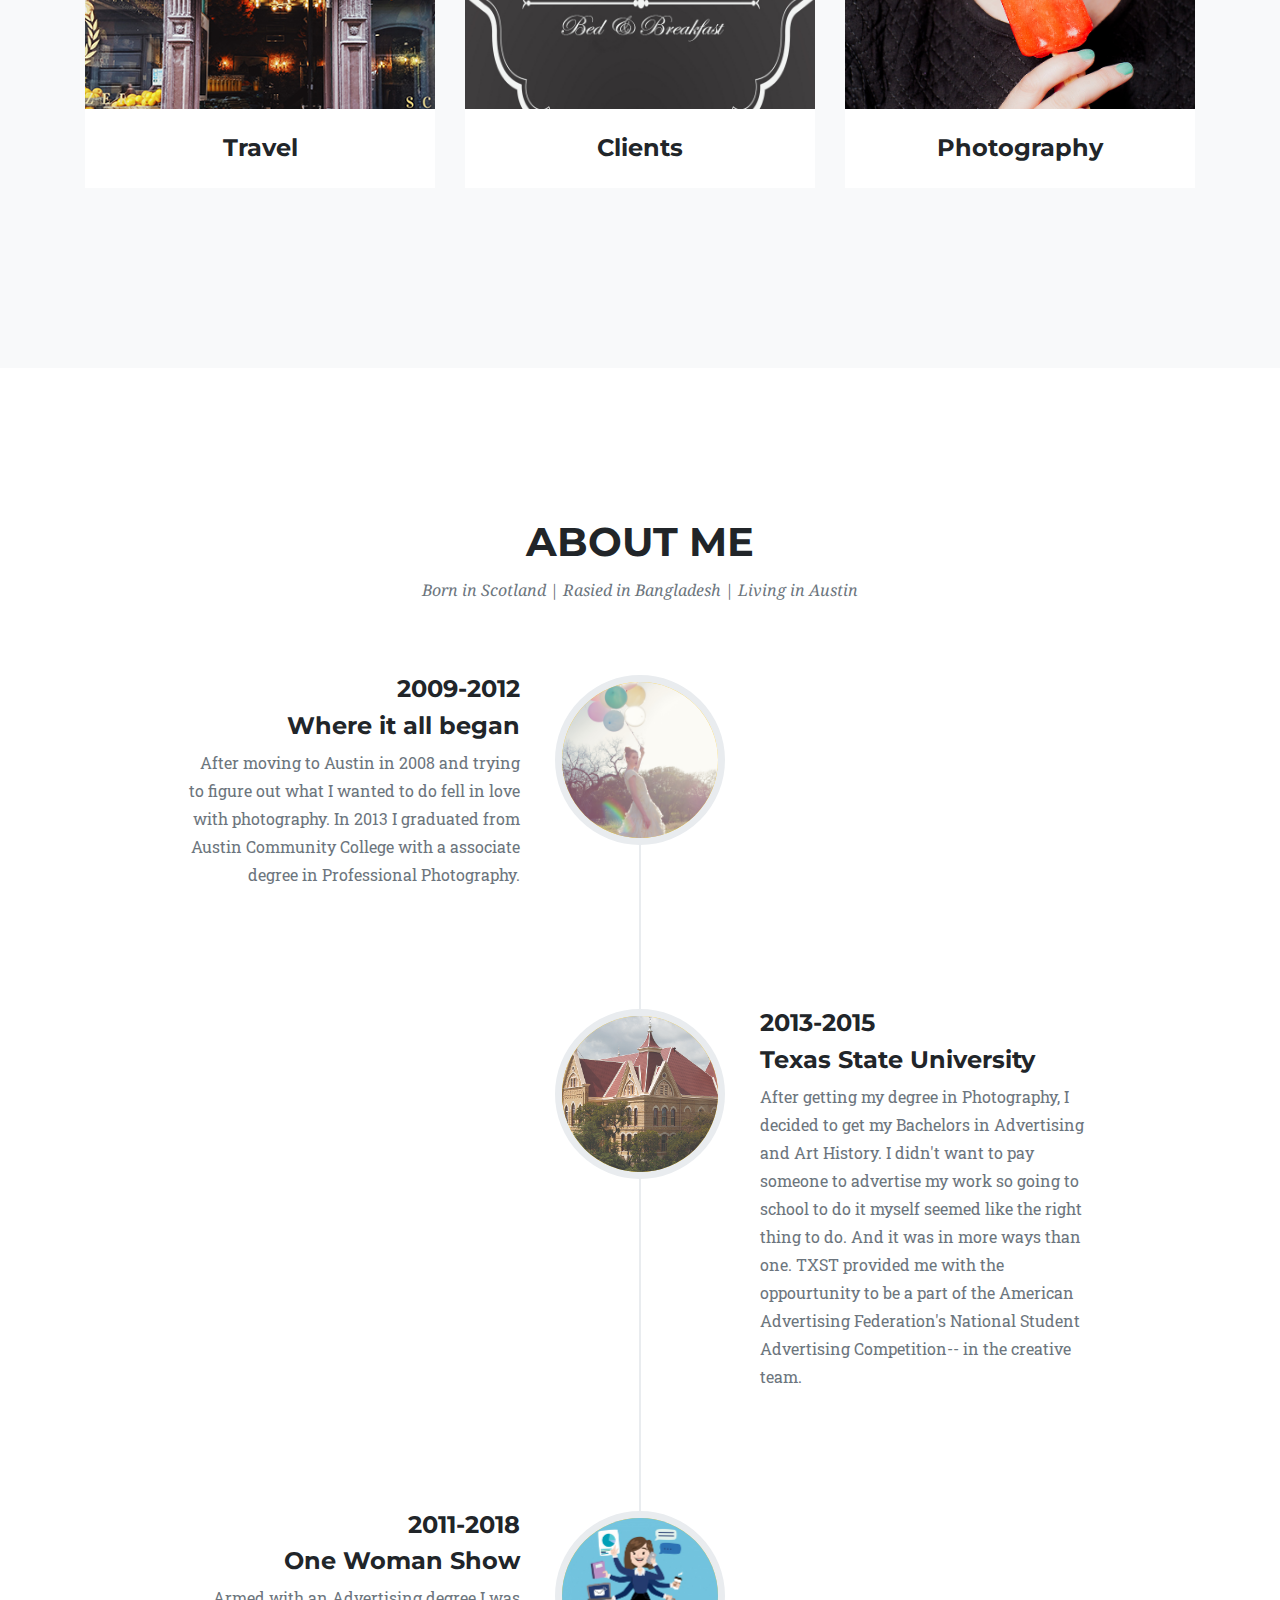
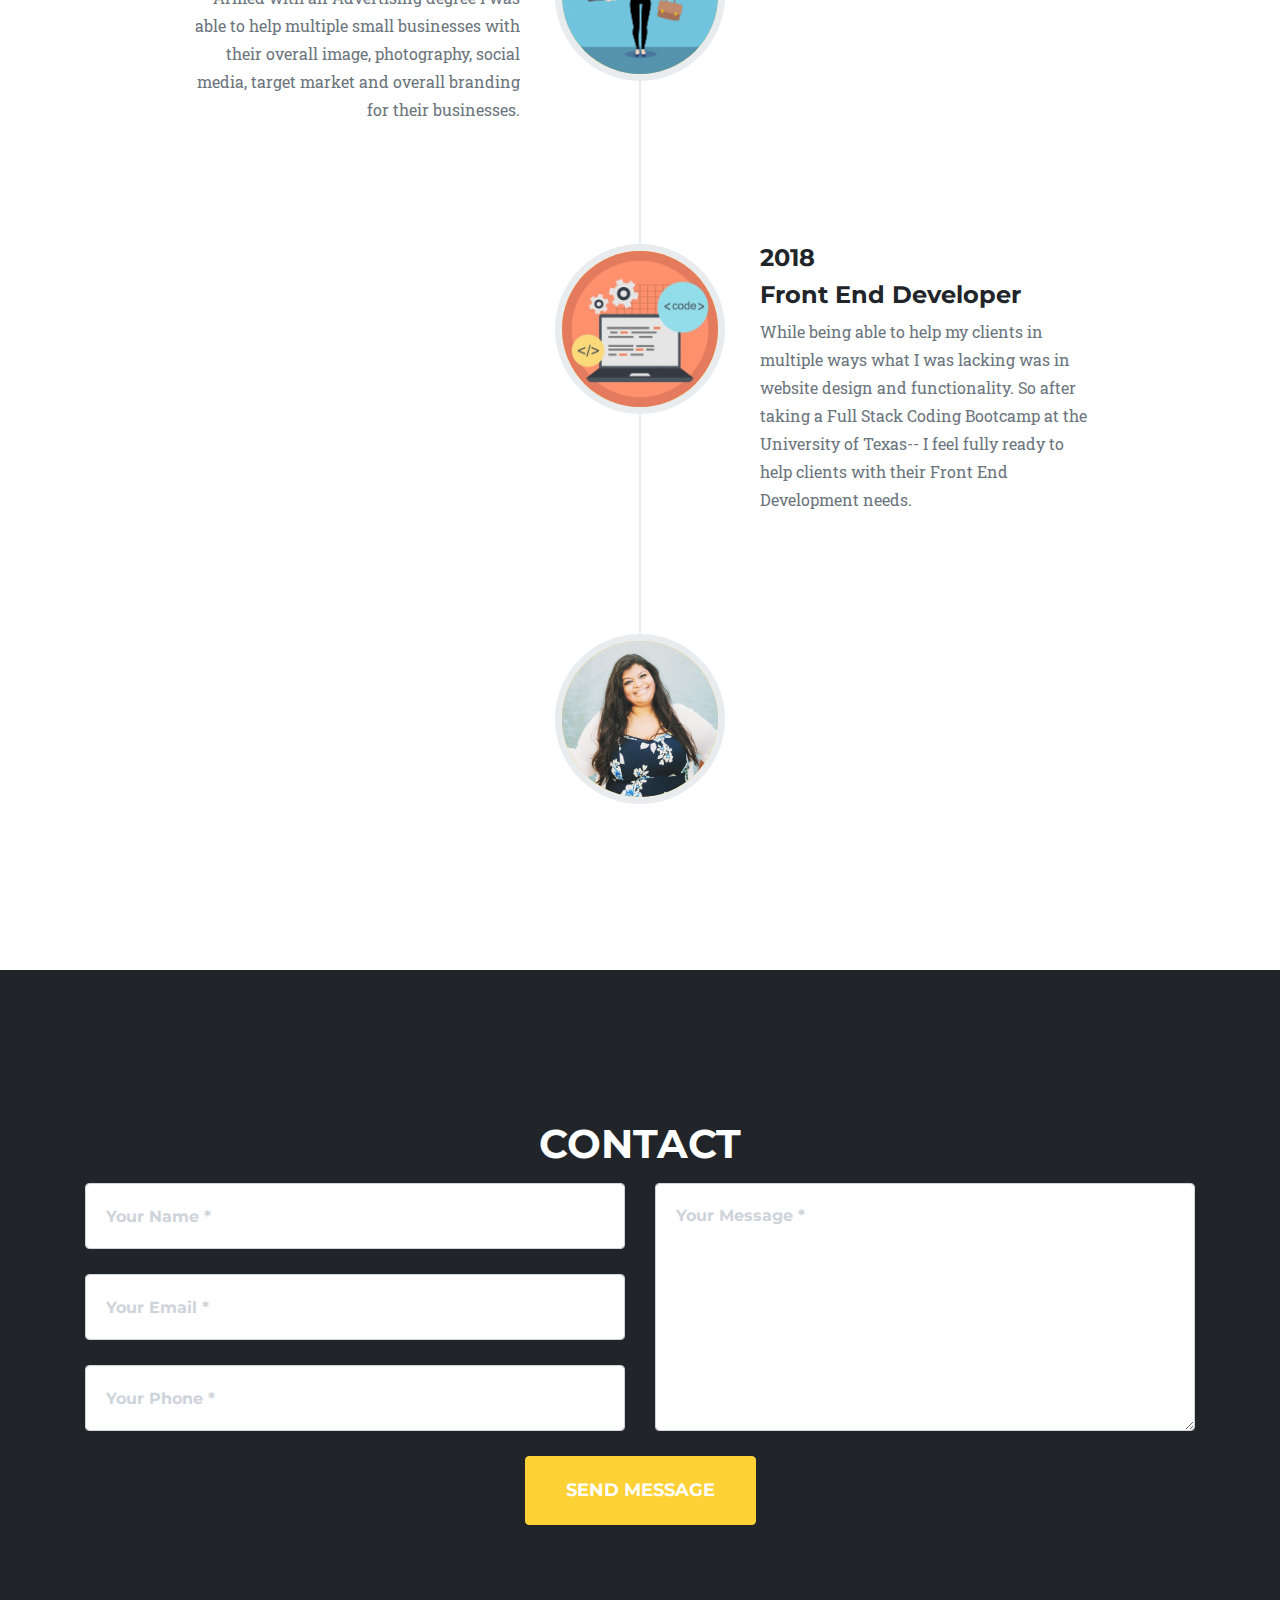
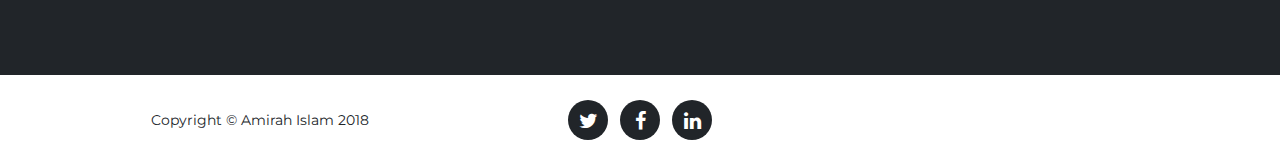
==== commit 164e108f: "added travel and ui" ====
--- a/index.html
+++ b/index.html
@@ -150,37 +150,37 @@
               <p class="text-muted"></p>
             </div>
           </div>
-          <!-- <div class="col-md-4 col-sm-6 portfolio-item">
-            <a class="portfolio-link" data-toggle="modal" href="#portfolioModal3">
+          <div class="col-md-4 col-sm-6 portfolio-item">
+            <a class="portfolio-link" data-toggle="modal" href="https://uxfol.io/amirahaislam">
               <div class="portfolio-hover">
                 <div class="portfolio-hover-content">
                   <i class="fa fa-plus fa-3x"></i>
                 </div>
               </div>
-              <img class="img-fluid" src="img/portfolio/branding.jpg" alt="">
+              <img class="img-fluid" src="img/portfolio/404.jpg" alt="">
             </a>
             <div class="portfolio-caption">
-              <h4>Branding</h4>
+              <h4>User Interface</h4>
               <p class="text-muted"></p>
             </div>
-          </div> -->
-          <!-- <div class="col-md-4 col-sm-6 portfolio-item">
-            <a class="portfolio-link" data-toggle="modal" href="#portfolioModal4">
+          </div>
+          <div class="col-md-4 col-sm-6 portfolio-item">
+            <a class="portfolio-link" data-toggle="modal" href="https://vsco.co/amirahislam">
               <div class="portfolio-hover">
                 <div class="portfolio-hover-content">
                   <i class="fa fa-plus fa-3x"></i>
                 </div>
               </div>
-              <img class="img-fluid" src="img/portfolio/socialmedia.jpg" alt="">
+              <img class="img-fluid" src="img/portfolio/sweden.jpg" alt="">
             </a>
             <div class="portfolio-caption">
-              <h4>Social Media</h4>
+              <h4>Travel</h4>
               <p class="text-muted"></p>
             </div>
-          </div> -->
+          </div>
 
           <!-- This the Client Section -->
-          <!-- <div class="col-md-4 col-sm-6 portfolio-item">
+          <div class="col-md-4 col-sm-6 portfolio-item">
             <a class="portfolio-link" data-toggle="modal" href="#portfolioModal5">
               <div class="portfolio-hover">
                 <div class="portfolio-hover-content">
@@ -193,7 +193,7 @@
               <h4>Clients</h4>
               <p class="text-muted"></p>
             </div>
-          </div> -->
+          </div>
           <!-- End of Client Section -->
 
           <div class="col-md-4 col-sm-6 portfolio-item">
@@ -228,7 +228,7 @@
             <ul class="timeline">
               <li>
                 <div class="timeline-image">
-                  <img class="rounded-circle img-fluid" src="img/ballons.jpg" alt="">
+                  <img class="rounded-circle img-fluid" src="img/portfolio/girl.jpg" alt="">
                 </div>
                 <div class="timeline-panel">
                   <div class="timeline-heading">
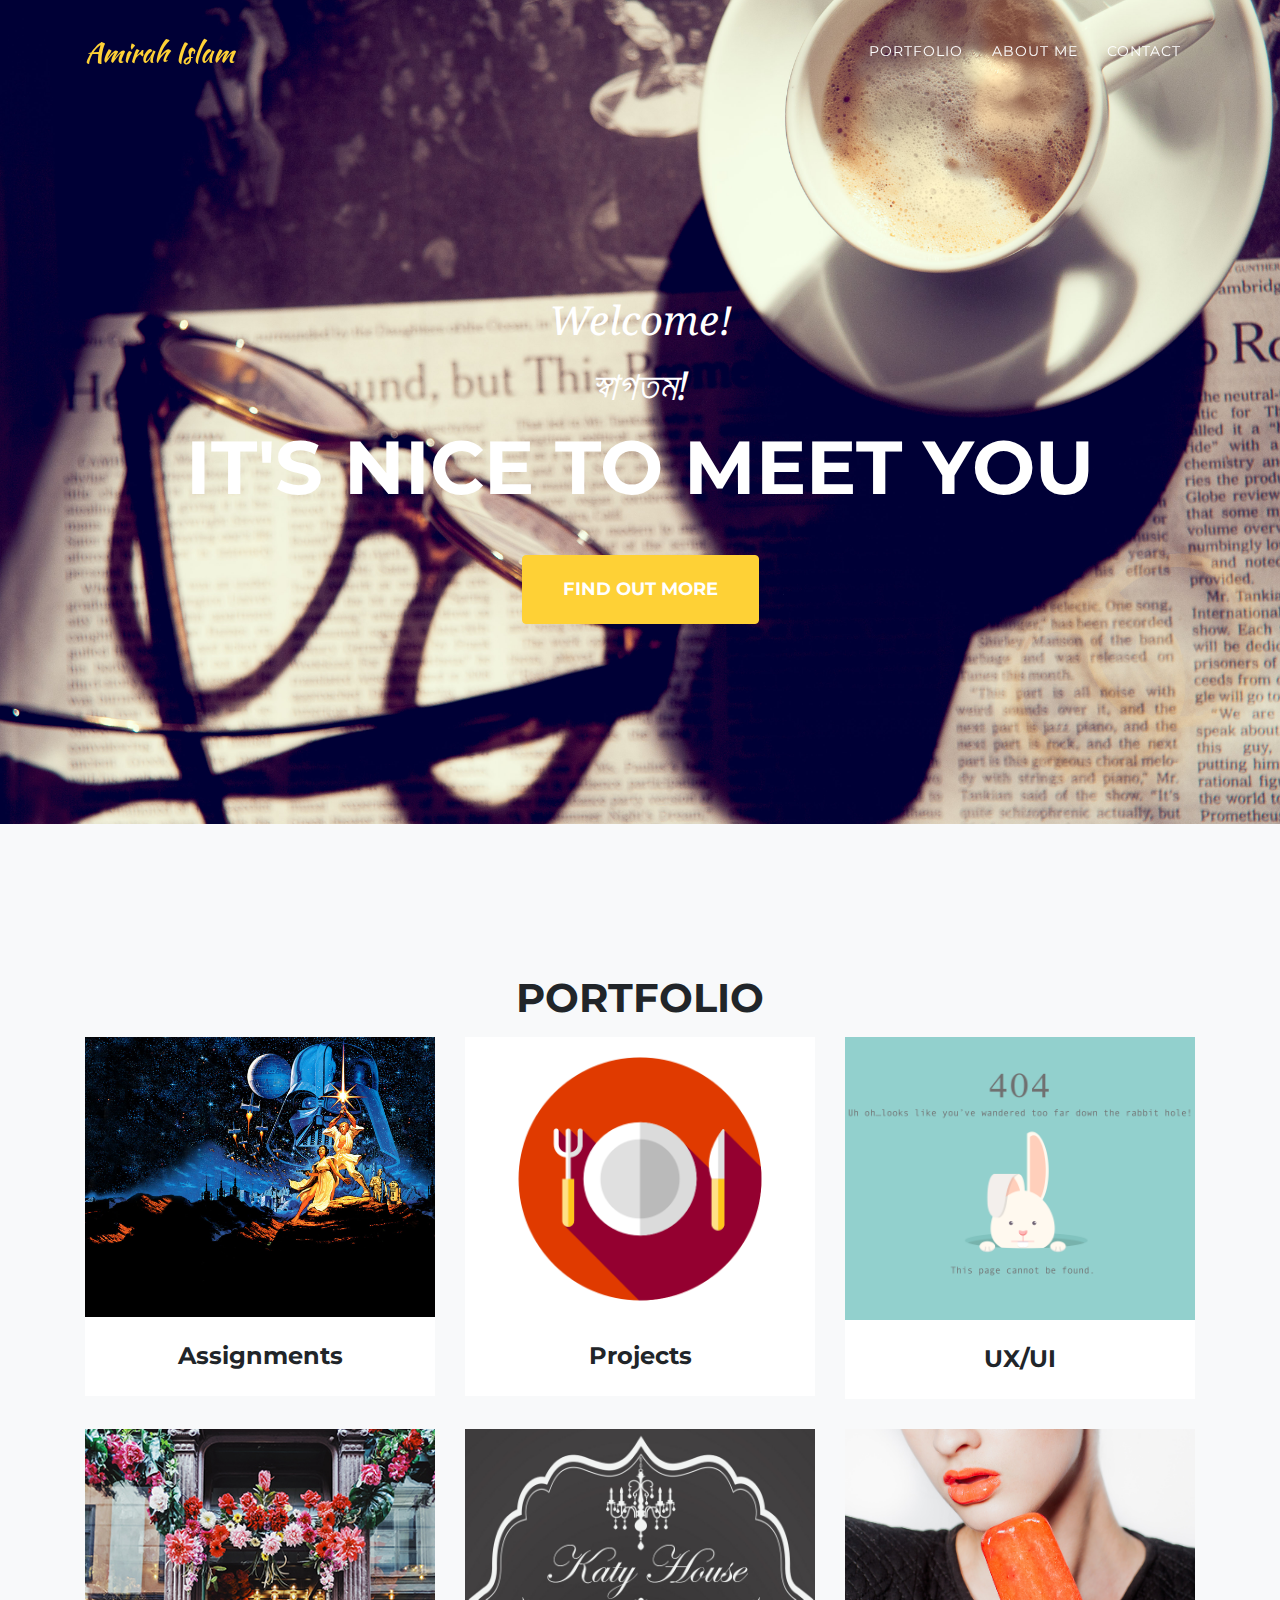
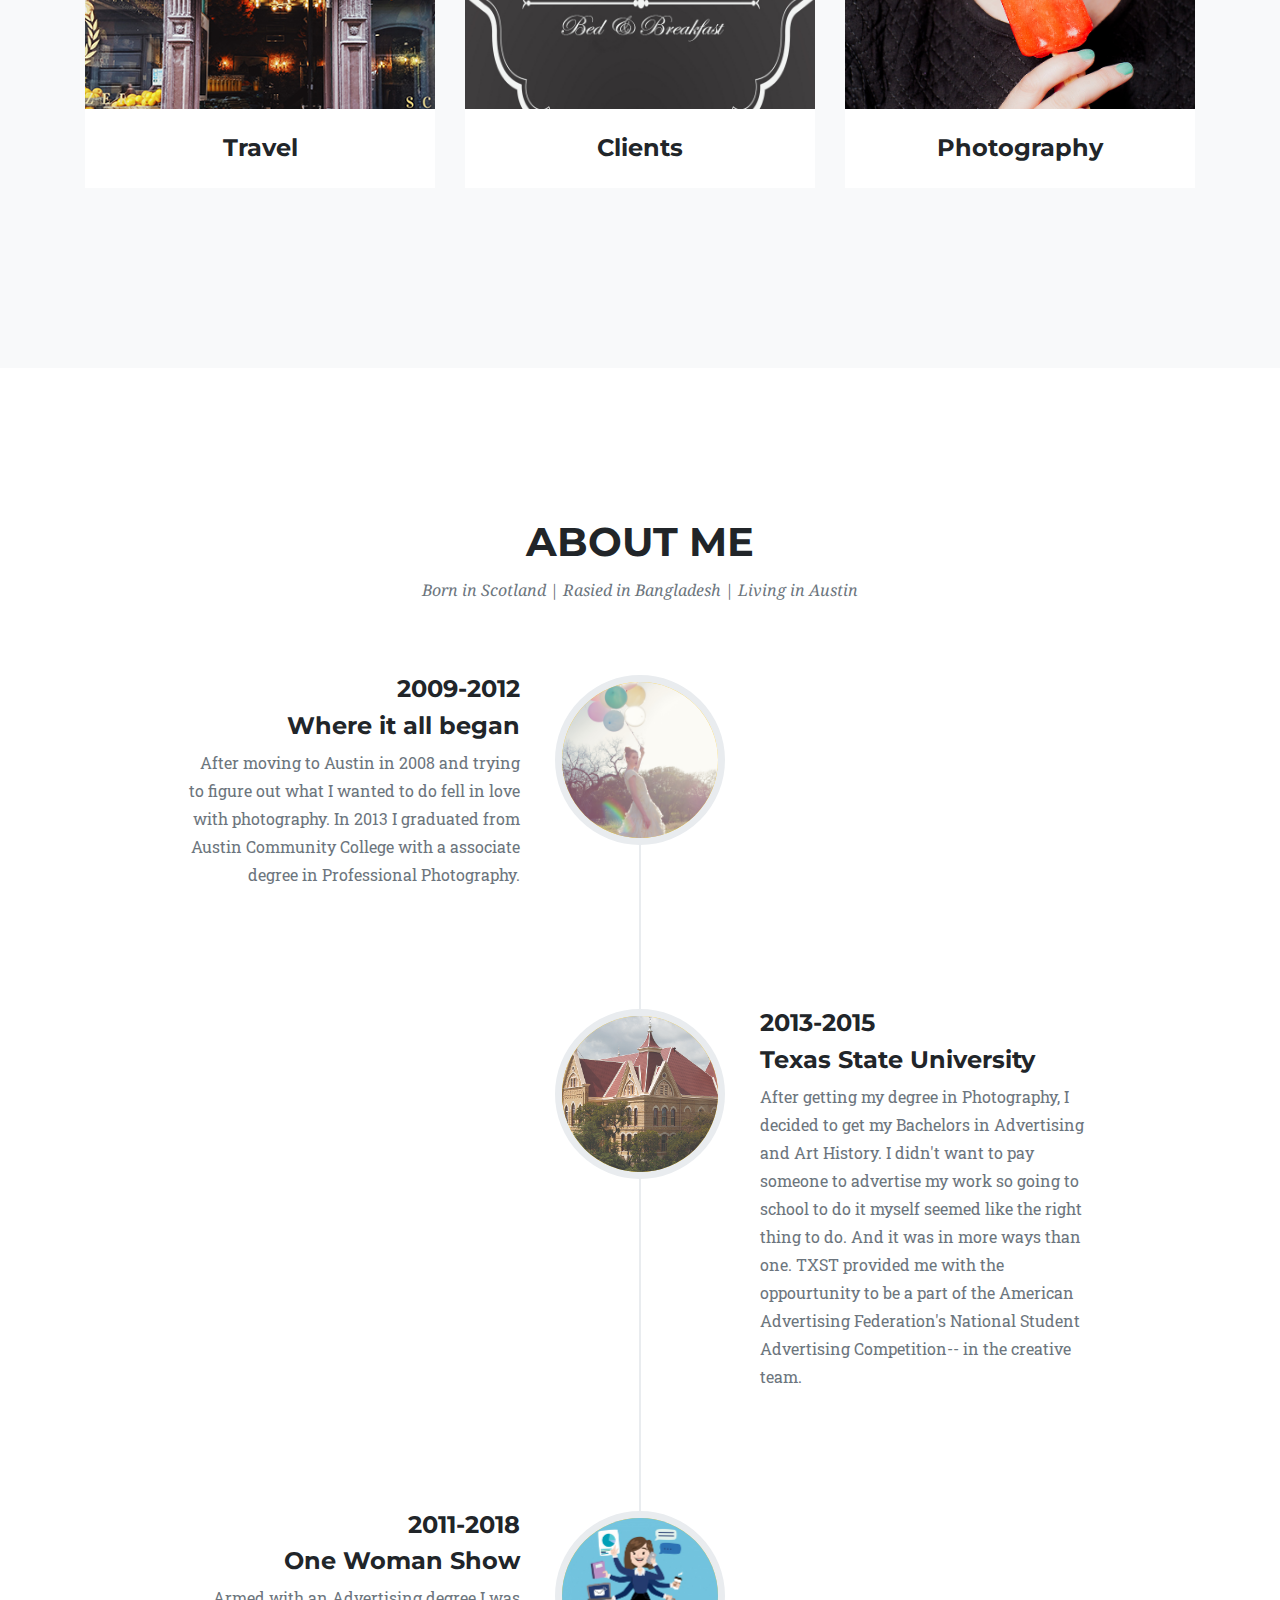
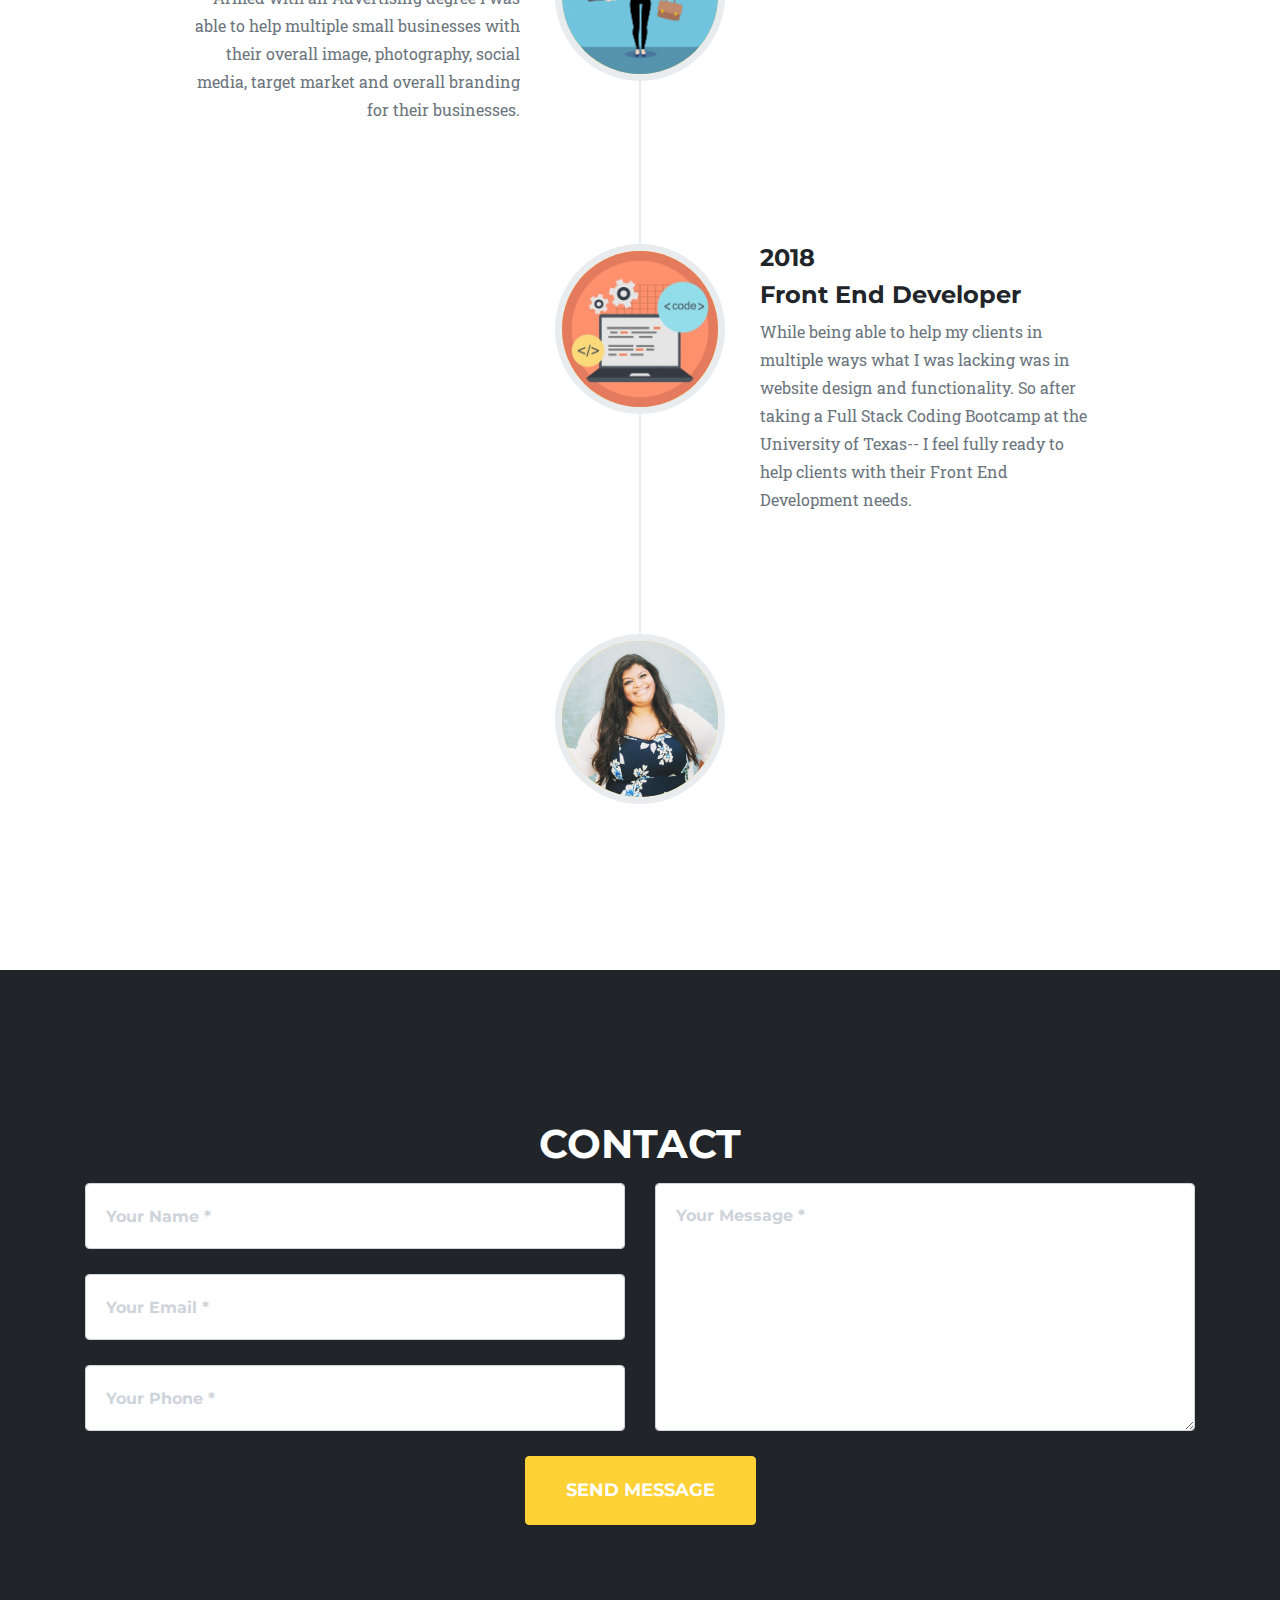
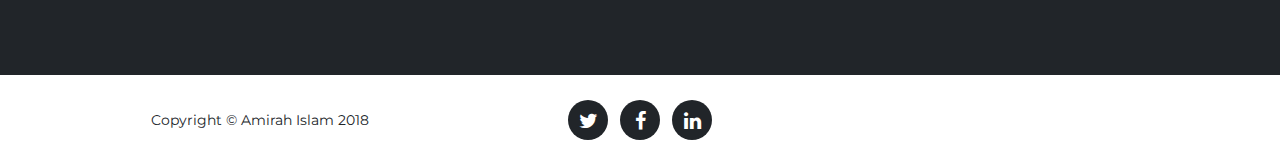
==== commit fe1bd7bd: "Update index.html" ====
--- a/index.html
+++ b/index.html
@@ -151,7 +151,7 @@
             </div>
           </div>
           <div class="col-md-4 col-sm-6 portfolio-item">
-            <a class="portfolio-link" data-toggle="modal" href="https://uxfol.io/amirahaislam">
+            <a class="portfolio-link" data-toggle="" href="https://uxfol.io/amirahaislam">
               <div class="portfolio-hover">
                 <div class="portfolio-hover-content">
                   <i class="fa fa-plus fa-3x"></i>
@@ -160,12 +160,12 @@
               <img class="img-fluid" src="img/portfolio/404.jpg" alt="">
             </a>
             <div class="portfolio-caption">
-              <h4>User Interface</h4>
+              <h4>UX/UI</h4>
               <p class="text-muted"></p>
             </div>
           </div>
           <div class="col-md-4 col-sm-6 portfolio-item">
-            <a class="portfolio-link" data-toggle="modal" href="https://vsco.co/amirahislam">
+            <a class="portfolio-link" data-toggle="" href="https://vsco.co/amirahislam">
               <div class="portfolio-hover">
                 <div class="portfolio-hover-content">
                   <i class="fa fa-plus fa-3x"></i>
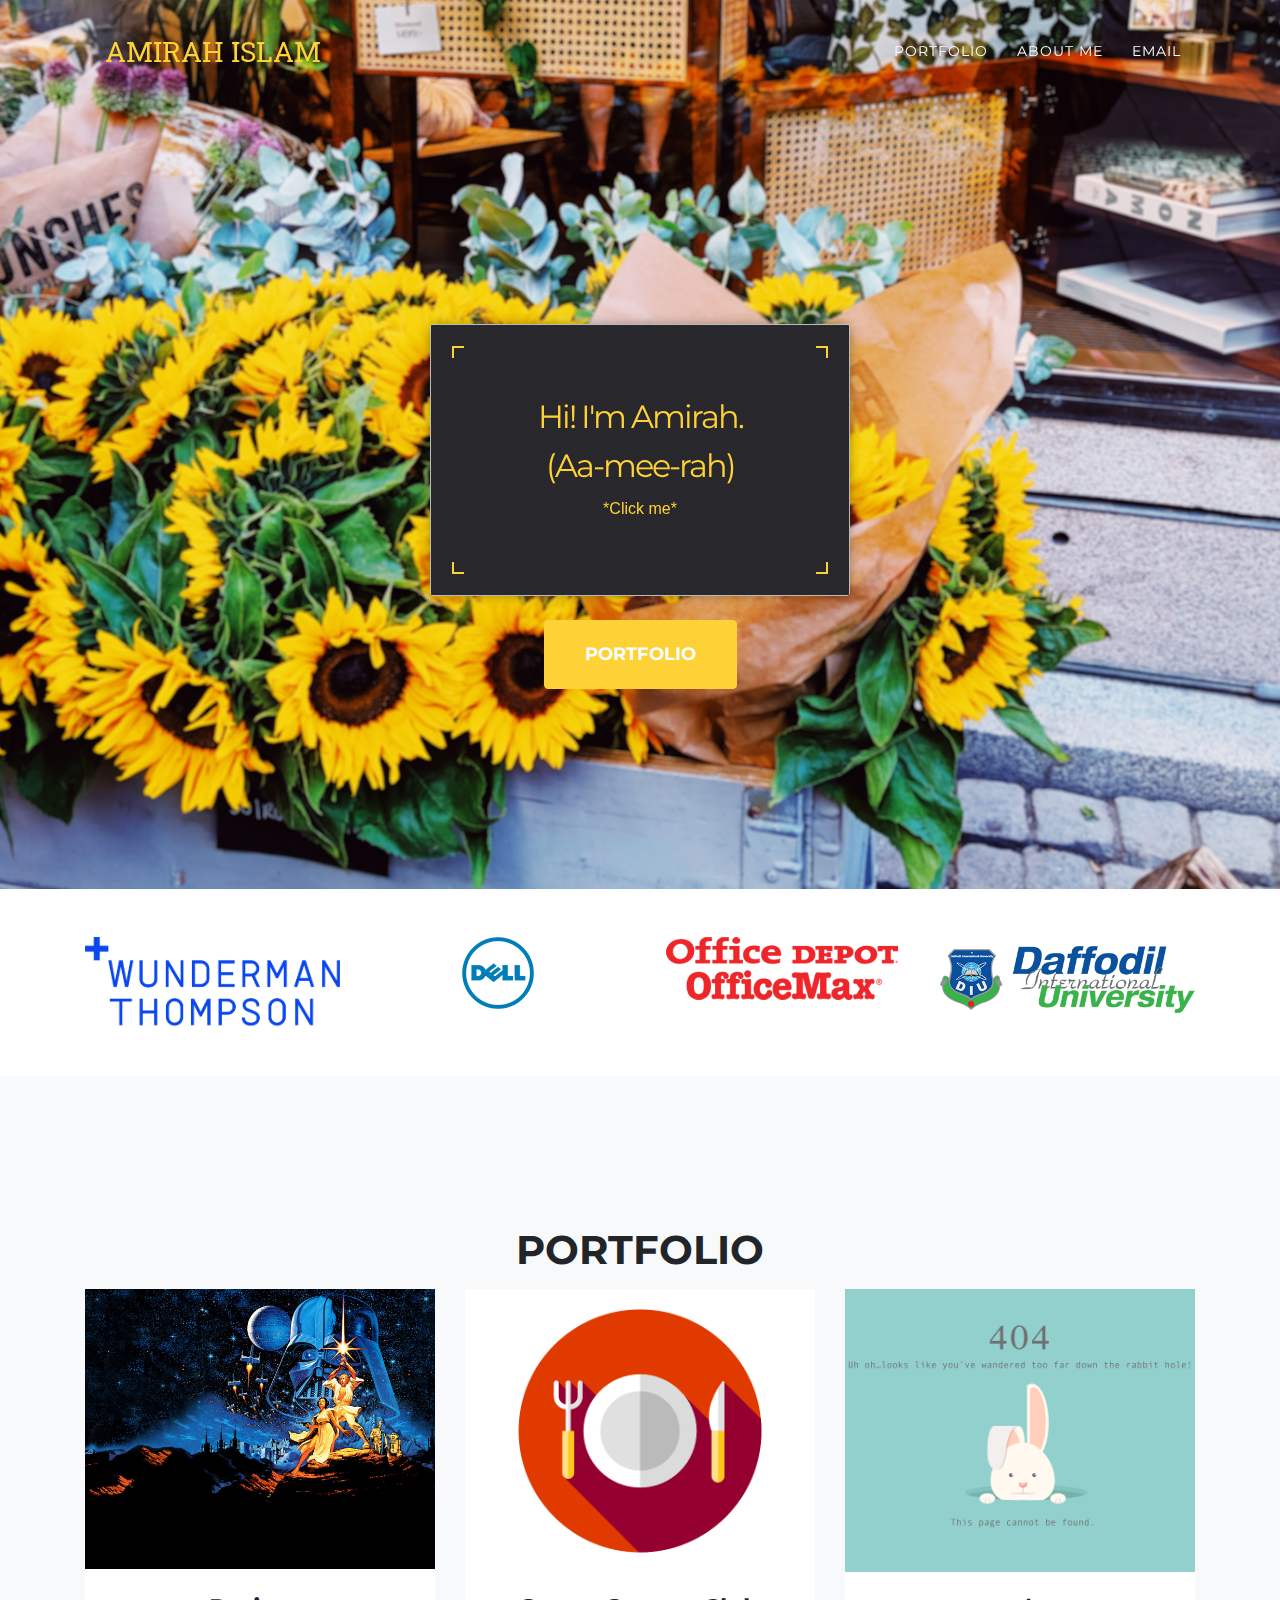
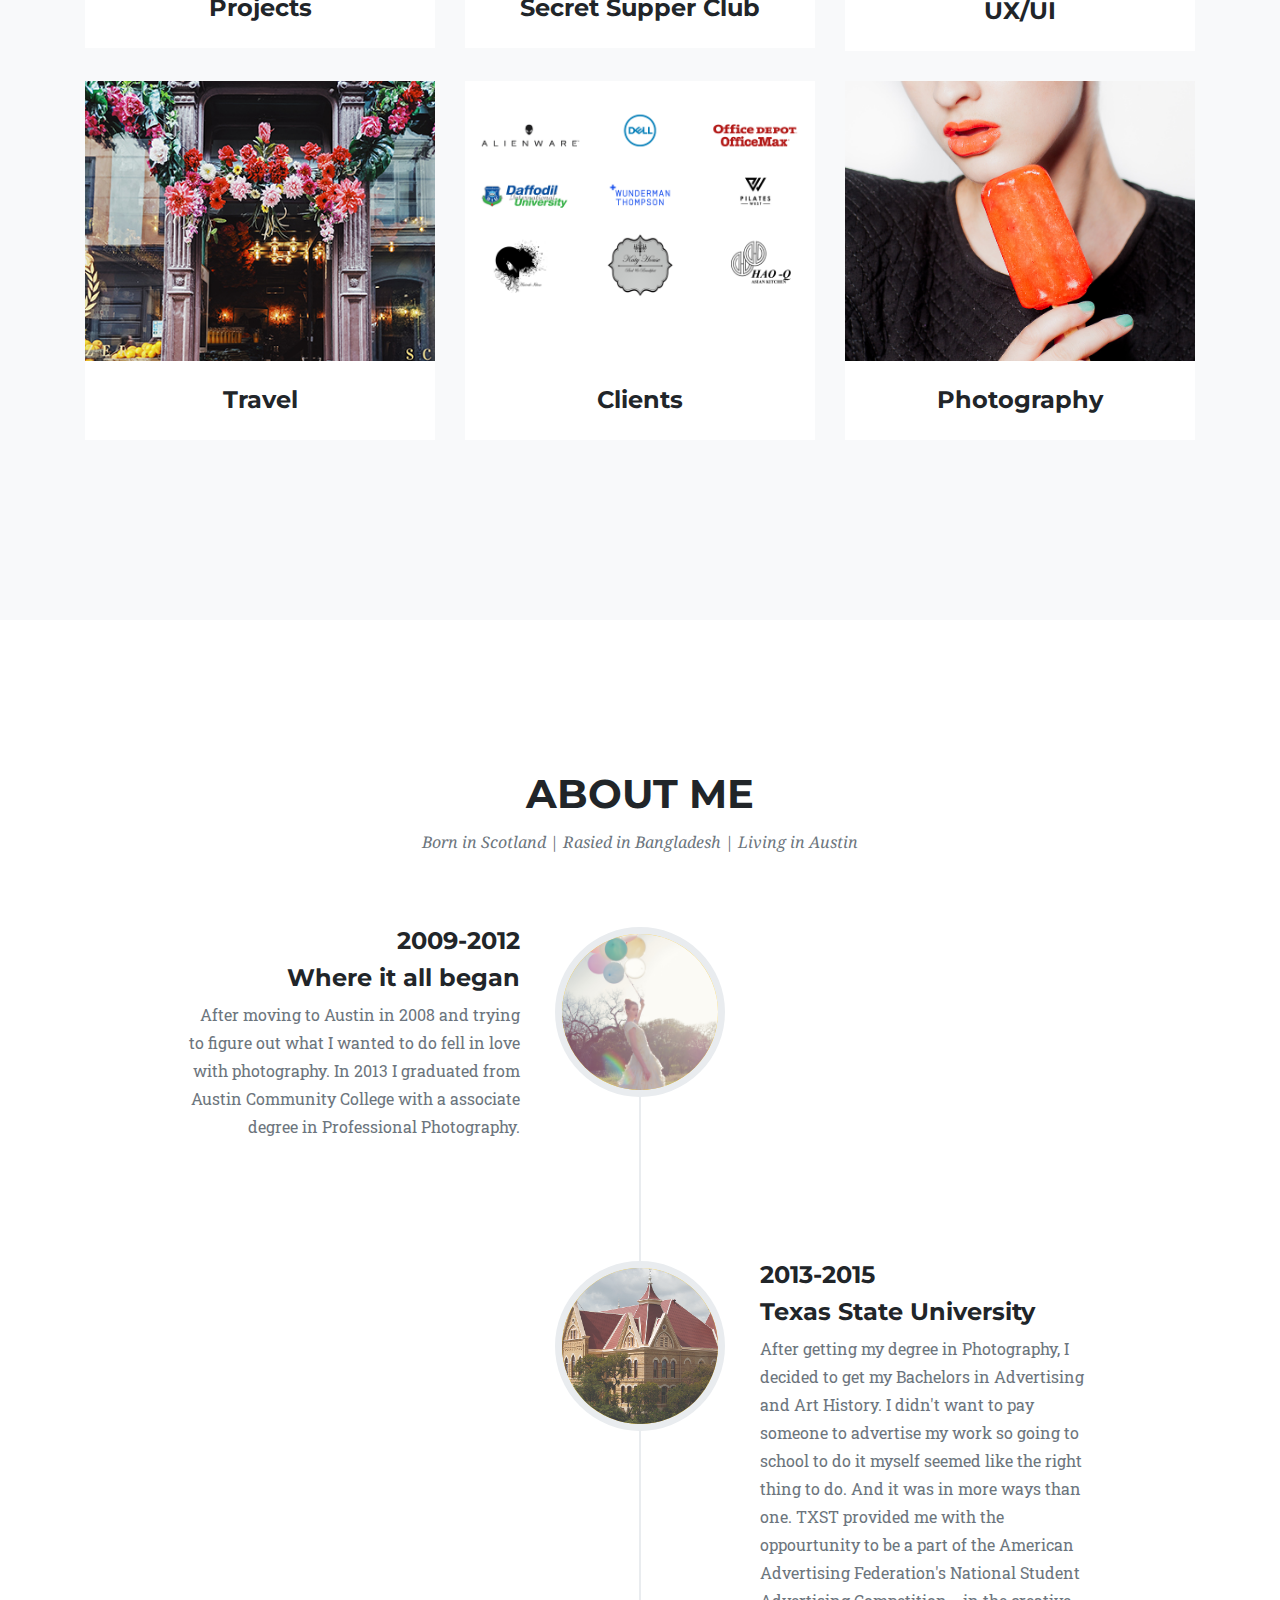
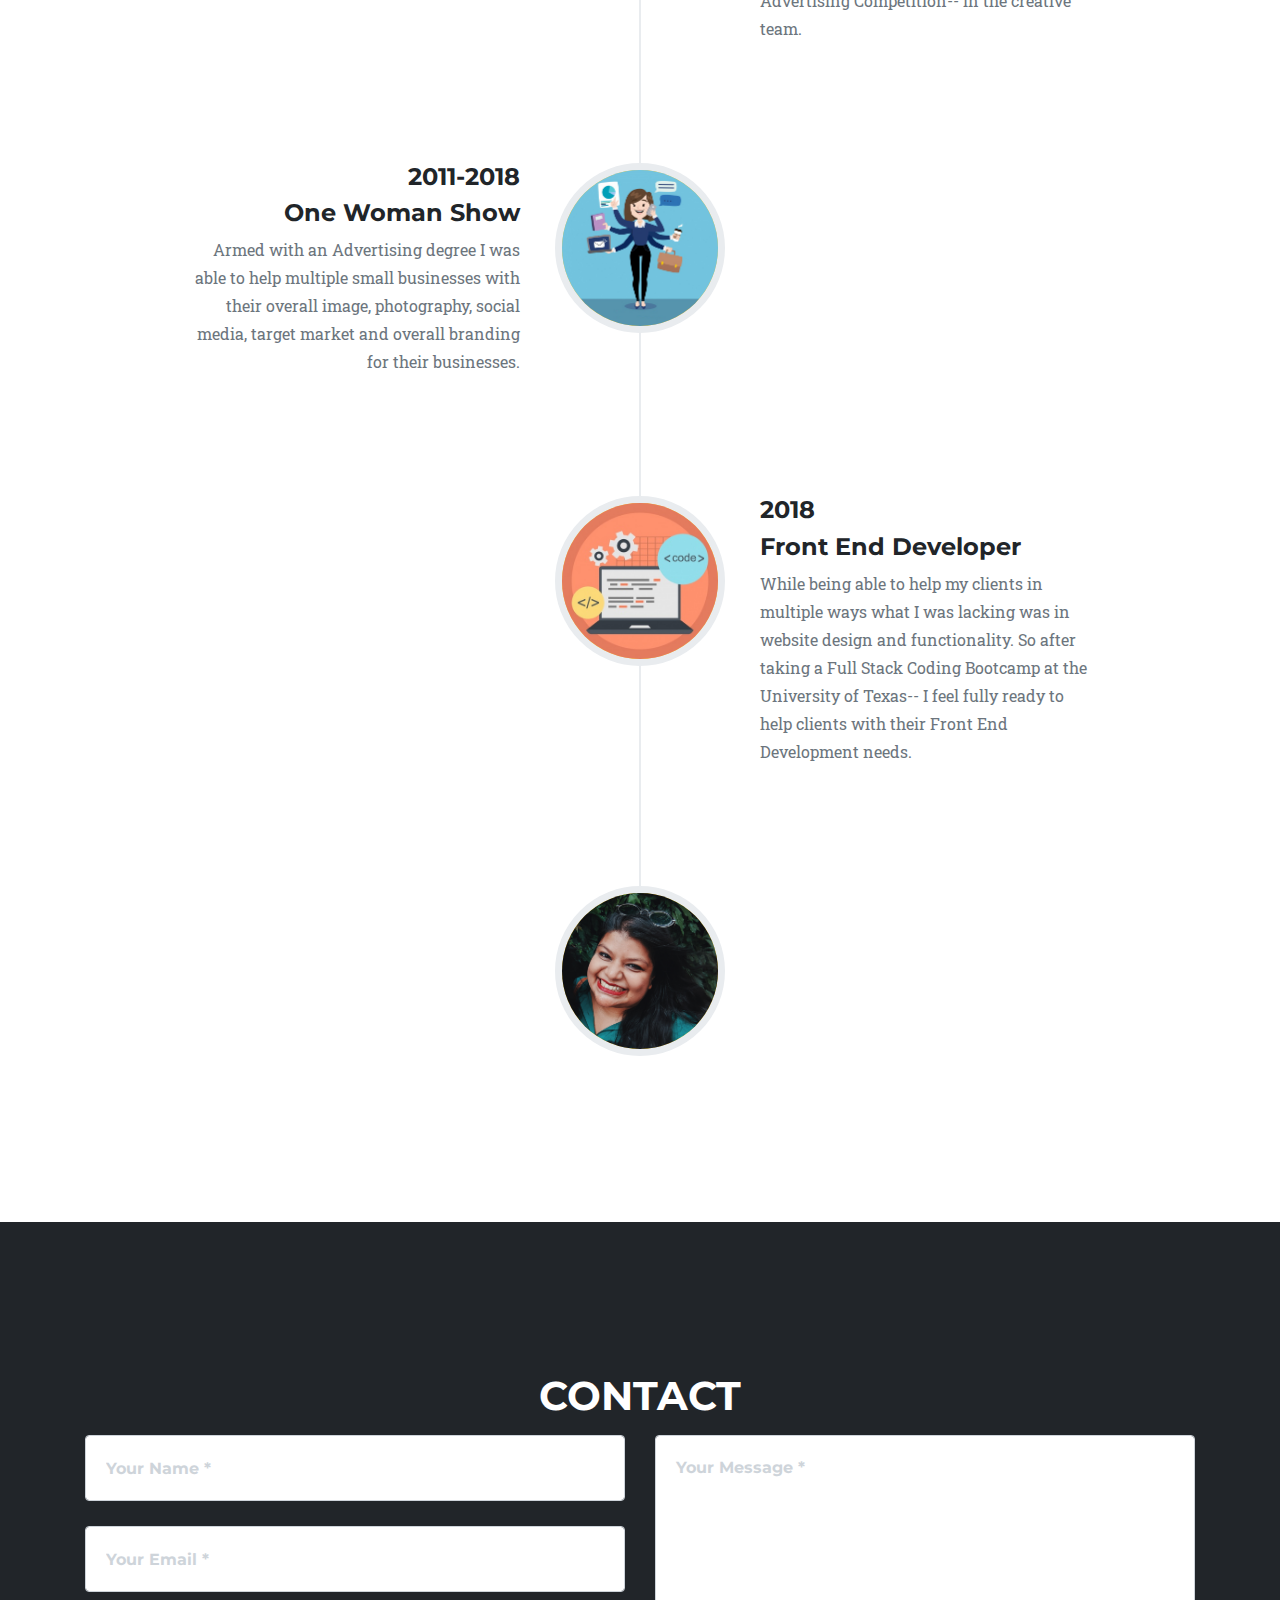
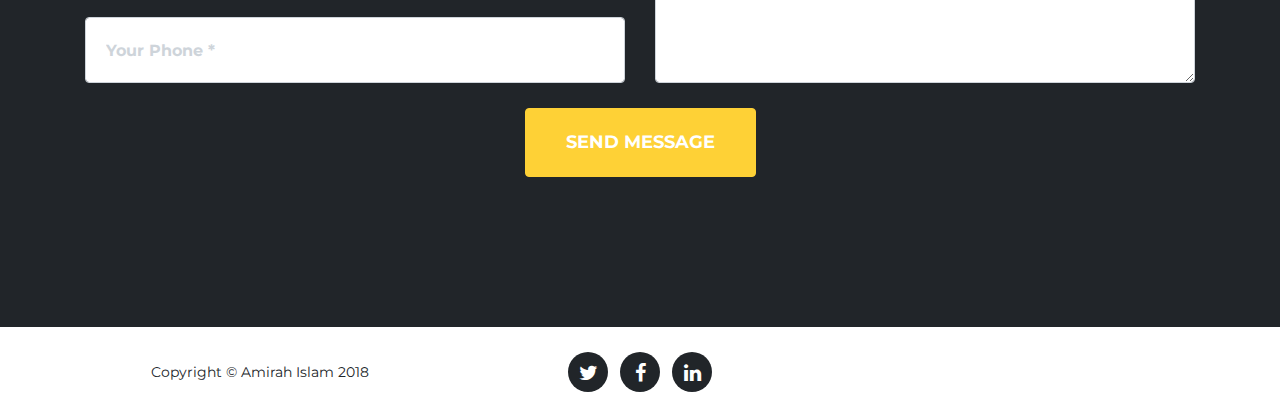
==== commit 3a830473: "Sunflower edit" ====
--- a/index.html
+++ b/index.html
@@ -22,6 +22,7 @@
 
     <!-- Custom styles for this template -->
     <link href="css/agency.min.css" rel="stylesheet">
+    <link href="css/customstyle.css" rel="stylesheet">
 
   </head>
 
@@ -30,7 +31,7 @@
     <!-- Navigation -->
     <nav class="navbar navbar-expand-lg navbar-dark fixed-top" id="mainNav">
       <div class="container">
-        <a class="navbar-brand js-scroll-trigger" href="#page-top">Amirah Islam</a>
+        <a class="navbar-brand js-scroll-trigger" href="#page-top">AMIRAH <span></span> ISLAM</a>
         <button class="navbar-toggler navbar-toggler-right" type="button" data-toggle="collapse" data-target="#navbarResponsive" aria-controls="navbarResponsive" aria-expanded="false" aria-label="Toggle navigation">
           Menu
           <i class="fa fa-bars"></i>
@@ -50,7 +51,8 @@
               <a class="nav-link js-scroll-trigger" href="#team">Team</a>
             </li> -->
             <li class="nav-item">
-              <a class="nav-link js-scroll-trigger" href="#contact">Contact</a>
+              <a class="nav-link js-scroll-trigger" onClick="javascript:window.open('mailto:amirahaislam@gmail.com', 
+              'mail');event.preventDefault()" href="mailto:amirahaislam@gmail.com">Email</a>
             </li>
           </ul>
         </div>
@@ -59,12 +61,41 @@
 
     <!-- Header -->
     <header class="masthead">
+      
       <div class="container">
         <div class="intro-text">
-          <div class="intro-lead-in">Welcome!</div>
-          <div class="intro-lead-in">স্বাগতম!</div>
-          <div class="intro-heading text-uppercase">It's Nice To Meet You</div>
-          <a class="btn btn-primary btn-xl text-uppercase js-scroll-trigger" href="#services">Find Out More</a>
+          <!-- <div class="intro-lead-in">Welcome!</div> -->
+          <!--Card-->  <container class="cardbody">
+    <div class='card-wrapper'>
+        <div class='card' data-toggle-class='flipped'>
+          <div class='card-front'>
+            <div class='layer'>
+              <h1>Hi! I'm Amirah.</h1>
+              <h1>(Aa-mee-rah)</h1>
+              <p class="clickme">*Click me*</p>
+              <div class='corner'></div>
+              <div class='corner'></div>
+              <div class='corner'></div>
+              <div class='corner'></div>
+            </div>
+          </div>
+          <div class='card-back'>
+            <div class='layer'>
+              <div class='top'>
+               <h2>I’m a Front End and UI Developer; I’ve worked with clients such as Dell and 
+                 Office Depot/Office Max to create online dynamic adds for their campaigns using 
+                 HTML, CSS and Javascript. I'm currently freelancing and working on personal
+                 projects using React JS. </h2>
+              </div>
+            </div>
+          </div>
+        </div>
+      </div>
+    </container>
+
+          <!-- <div class="intro-lead-in">স্বাগতম!</div> -->
+          <!-- <div class="intro-heading text-uppercase">It's Nice To Meet You</div> -->
+          <a class="btn btn-primary btn-xl text-uppercase js-scroll-trigger" href="#services">Portfolio</a>
         </div>
       </div>
     </header>
@@ -107,6 +138,34 @@
       </div>
     </section> -->
 
+    <!-- Clients -->
+    <section class="py-5">
+        <div class="container">
+          <div class="row">
+            <div class="col-md-3 col-sm-6">
+              <a href="#">
+                <img class="img-fluid d-block mx-auto wundeman" id="wunderman" src="img/logos/wunderman.png" alt="">
+              </a>
+            </div>
+            <div class="col-md-3 col-sm-6">
+              <a href="#">
+                <img class="img-fluid d-block mx-auto dell" id="dell" src="img/logos/dell_logo.png" alt="">
+              </a>
+            </div>
+            <div class="col-md-3 col-sm-6">
+              <a href="#">
+                <img class="img-fluid d-block mx-auto odom" id="odom" src="img/logos/odom_2.png" alt="">
+              </a>
+            </div>
+            <div class="col-md-3 col-sm-6">
+              <a href="#">
+                <img class="img-fluid d-block mx-auto diu" id="diu" src="img/logos/diu_logo_2.png" alt="">
+              </a>
+            </div>
+          </div>
+        </div>
+      </section>
+
     <!-- Portfolio Grid -->
     <section class="bg-light" id="portfolio">
       <div class="container">
@@ -132,12 +191,12 @@
             <!-- </a> -->
             
             <div class="portfolio-caption">
-              <h4>Assignments</h4>
+              <h4>Projects</h4>
               <p class="text-muted"></p>
             </div>
           </div>
           <div class="col-md-4 col-sm-6 portfolio-item">
-            <a class="portfolio-link" data-toggle="" href="projects.html">
+            <a class="portfolio-link" data-toggle="" href="https://secretsupperclub.herokuapp.com/">
               <div class="portfolio-hover">
                 <div class="portfolio-hover-content">
                   <i class="fa fa-plus fa-3x"></i>
@@ -146,7 +205,7 @@
               <img class="img-fluid" src="img/portfolio/logo.png" alt="">
             </a>
             <div class="portfolio-caption">
-              <h4>Projects</h4>
+              <h4>Secret Supper Club</h4>
               <p class="text-muted"></p>
             </div>
           </div>
@@ -181,13 +240,13 @@
 
           <!-- This the Client Section -->
           <div class="col-md-4 col-sm-6 portfolio-item">
-            <a class="portfolio-link" data-toggle="modal" href="#portfolioModal5">
+            <a class="portfolio-link" data-toggle="" href="aboutclients.html">
               <div class="portfolio-hover">
                 <div class="portfolio-hover-content">
                   <i class="fa fa-plus fa-3x"></i>
                 </div>
               </div>
-              <img class="img-fluid" src="img/portfolio/katyhouse.jpg" alt="">
+              <img class="img-fluid" src="img/portfolio/clients.png" alt="">
             </a>
             <div class="portfolio-caption">
               <h4>Clients</h4>
@@ -296,7 +355,7 @@
               </li>
               <li class="timeline-inverted">
                 <div class="timeline-image">
-                    <img class="rounded-circle img-fluid" src="img/square_headshot.jpg" alt="">
+                    <img class="rounded-circle img-fluid" src="img/mirasquare.jpg" alt="">
                   <!-- <h4>Be Part
                     <br>Of Our
                     <br>Story!</h4> -->
@@ -732,6 +791,9 @@
     <!-- Custom scripts for this template -->
     <script src="js/agency.min.js"></script>
 
+    <!-- Custom Card scripts -->
+    <script src="js/card.js"></script>
+
   </body>
 
 </html>
--- a/css/agency.min.css
+++ b/css/agency.min.css
@@ -2,4 +2,8 @@
  * Start Bootstrap - Agency v4.1.1 (https://startbootstrap.com/template-overviews/agency)
  * Copyright 2013-2018 Start Bootstrap
  * Licensed under MIT (https://github.com/BlackrockDigital/startbootstrap-agency/blob/master/LICENSE)
- */body{overflow-x:hidden;font-family:'Roboto Slab','Helvetica Neue',Helvetica,Arial,sans-serif}p{line-height:1.75}a{color:#fed136}a:hover{color:#fec503}.text-primary{color:#fed136!important}h1,h2,h3,h4,h5,h6{font-weight:700;font-family:Montserrat,'Helvetica Neue',Helvetica,Arial,sans-serif}section{padding:100px 0}section h2.section-heading{font-size:40px;margin-top:0;margin-bottom:15px}section h3.section-subheading{font-size:16px;font-weight:400;font-style:italic;margin-bottom:75px;text-transform:none;font-family:'Droid Serif','Helvetica Neue',Helvetica,Arial,sans-serif}@media (min-width:768px){section{padding:150px 0}}.btn{font-family:Montserrat,'Helvetica Neue',Helvetica,Arial,sans-serif;font-weight:700}.btn-xl{font-size:18px;padding:20px 40px}.btn-primary{background-color:#fed136;border-color:#fed136}.btn-primary:active,.btn-primary:focus,.btn-primary:hover{background-color:#fec810!important;border-color:#fec810!important;color:#fff}.btn-primary:active,.btn-primary:focus{box-shadow:0 0 0 .2rem rgba(254,209,55,.5)!important}::-moz-selection{background:#fed136;text-shadow:none}::selection{background:#fed136;text-shadow:none}img::selection{background:0 0}img::-moz-selection{background:0 0}#mainNav{background-color:#212529}#mainNav .navbar-toggler{font-size:12px;right:0;padding:13px;text-transform:uppercase;color:#fff;border:0;background-color:#fed136;font-family:Montserrat,'Helvetica Neue',Helvetica,Arial,sans-serif}#mainNav .navbar-brand{color:#fed136;font-family:'Kaushan Script','Helvetica Neue',Helvetica,Arial,cursive}#mainNav .navbar-brand.active,#mainNav .navbar-brand:active,#mainNav .navbar-brand:focus,#mainNav .navbar-brand:hover{color:#fec503}#mainNav .navbar-nav .nav-item .nav-link{font-size:90%;font-weight:400;padding:.75em 0;letter-spacing:1px;color:#fff;font-family:Montserrat,'Helvetica Neue',Helvetica,Arial,sans-serif}#mainNav .navbar-nav .nav-item .nav-link.active,#mainNav .navbar-nav .nav-item .nav-link:hover{color:#fed136}@media (min-width:992px){#mainNav{padding-top:25px;padding-bottom:25px;-webkit-transition:padding-top .3s,padding-bottom .3s;-moz-transition:padding-top .3s,padding-bottom .3s;transition:padding-top .3s,padding-bottom .3s;border:none;background-color:transparent}#mainNav .navbar-brand{font-size:1.75em;-webkit-transition:all .3s;-moz-transition:all .3s;transition:all .3s}#mainNav .navbar-nav .nav-item .nav-link{padding:1.1em 1em!important}#mainNav.navbar-shrink{padding-top:0;padding-bottom:0;background-color:#212529}#mainNav.navbar-shrink .navbar-brand{font-size:1.25em;padding:12px 0}}header.masthead{text-align:center;color:#fff;background-image:url(../img/coffee.jpg);background-repeat:no-repeat;background-attachment:scroll;background-position:center center;-webkit-background-size:cover;-moz-background-size:cover;-o-background-size:cover;background-size:cover}header.masthead .intro-text{padding-top:150px;padding-bottom:100px}header.masthead .intro-text .intro-lead-in{font-size:22px;font-style:italic;line-height:22px;margin-bottom:25px;font-family:'Droid Serif','Helvetica Neue',Helvetica,Arial,sans-serif}header.masthead .intro-text .intro-heading{font-size:50px;font-weight:700;line-height:50px;margin-bottom:25px;font-family:Montserrat,'Helvetica Neue',Helvetica,Arial,sans-serif}@media (min-width:768px){header.masthead .intro-text{padding-top:300px;padding-bottom:200px}header.masthead .intro-text .intro-lead-in{font-size:40px;font-style:italic;line-height:40px;margin-bottom:25px;font-family:'Droid Serif','Helvetica Neue',Helvetica,Arial,sans-serif}header.masthead .intro-text .intro-heading{font-size:75px;font-weight:700;line-height:75px;margin-bottom:50px;font-family:Montserrat,'Helvetica Neue',Helvetica,Arial,sans-serif}}.service-heading{margin:15px 0;text-transform:none}#portfolio .portfolio-item{right:0;margin:0 0 15px}#portfolio .portfolio-item .portfolio-link{position:relative;display:block;max-width:400px;margin:0 auto;cursor:pointer}#portfolio .portfolio-item .portfolio-link .portfolio-hover{position:absolute;width:100%;height:100%;-webkit-transition:all ease .5s;-moz-transition:all ease .5s;transition:all ease .5s;opacity:0;background:rgba(254,209,54,.9)}#portfolio .portfolio-item .portfolio-link .portfolio-hover:hover{opacity:1}#portfolio .portfolio-item .portfolio-link .portfolio-hover .portfolio-hover-content{font-size:20px;position:absolute;top:50%;width:100%;height:20px;margin-top:-12px;text-align:center;color:#fff}#portfolio .portfolio-item .portfolio-link .portfolio-hover .portfolio-hover-content i{margin-top:-12px}#portfolio .portfolio-item .portfolio-link .portfolio-hover .portfolio-hover-content h3,#portfolio .portfolio-item .portfolio-link .portfolio-hover .portfolio-hover-content h4{margin:0}#portfolio .portfolio-item .portfolio-caption{max-width:400px;margin:0 auto;padding:25px;text-align:center;background-color:#fff}#portfolio .portfolio-item .portfolio-caption h4{margin:0;text-transform:none}#portfolio .portfolio-item .portfolio-caption p{font-size:16px;font-style:italic;margin:0;font-family:'Droid Serif','Helvetica Neue',Helvetica,Arial,sans-serif}#portfolio *{z-index:2}@media (min-width:767px){#portfolio .portfolio-item{margin:0 0 30px}}.portfolio-modal{padding-right:0!important}.portfolio-modal .modal-dialog{margin:1rem;max-width:100vw}.portfolio-modal .modal-content{padding:100px 0;text-align:center}.portfolio-modal .modal-content h2{font-size:3em;margin-bottom:15px}.portfolio-modal .modal-content p{margin-bottom:30px}.portfolio-modal .modal-content p.item-intro{font-size:16px;font-style:italic;margin:20px 0 30px;font-family:'Droid Serif','Helvetica Neue',Helvetica,Arial,sans-serif}.portfolio-modal .modal-content ul.list-inline{margin-top:0;margin-bottom:30px}.portfolio-modal .modal-content img{margin-bottom:30px}.portfolio-modal .modal-content button{cursor:pointer}.portfolio-modal .close-modal{position:absolute;top:25px;right:25px;width:75px;height:75px;cursor:pointer;background-color:transparent}.portfolio-modal .close-modal:hover{opacity:.3}.portfolio-modal .close-modal .lr{z-index:1051;width:1px;height:75px;margin-left:35px;-webkit-transform:rotate(45deg);-ms-transform:rotate(45deg);transform:rotate(45deg);background-color:#212529}.portfolio-modal .close-modal .lr .rl{z-index:1052;width:1px;height:75px;-webkit-transform:rotate(90deg);-ms-transform:rotate(90deg);transform:rotate(90deg);background-color:#212529}.timeline{position:relative;padding:0;list-style:none}.timeline:before{position:absolute;top:0;bottom:0;left:40px;width:2px;margin-left:-1.5px;content:'';background-color:#e9ecef}.timeline>li{position:relative;min-height:50px;margin-bottom:50px}.timeline>li:after,.timeline>li:before{display:table;content:' '}.timeline>li:after{clear:both}.timeline>li .timeline-panel{position:relative;float:right;width:100%;padding:0 20px 0 100px;text-align:left}.timeline>li .timeline-panel:before{right:auto;left:-15px;border-right-width:15px;border-left-width:0}.timeline>li .timeline-panel:after{right:auto;left:-14px;border-right-width:14px;border-left-width:0}.timeline>li .timeline-image{position:absolute;z-index:100;left:0;width:80px;height:80px;margin-left:0;text-align:center;color:#fff;border:7px solid #e9ecef;border-radius:100%;background-color:#fed136}.timeline>li .timeline-image h4{font-size:10px;line-height:14px;margin-top:12px}.timeline>li.timeline-inverted>.timeline-panel{float:right;padding:0 20px 0 100px;text-align:left}.timeline>li.timeline-inverted>.timeline-panel:before{right:auto;left:-15px;border-right-width:15px;border-left-width:0}.timeline>li.timeline-inverted>.timeline-panel:after{right:auto;left:-14px;border-right-width:14px;border-left-width:0}.timeline>li:last-child{margin-bottom:0}.timeline .timeline-heading h4{margin-top:0;color:inherit}.timeline .timeline-heading h4.subheading{text-transform:none}.timeline .timeline-body>p,.timeline .timeline-body>ul{margin-bottom:0}@media (min-width:768px){.timeline:before{left:50%}.timeline>li{min-height:100px;margin-bottom:100px}.timeline>li .timeline-panel{float:left;width:41%;padding:0 20px 20px 30px;text-align:right}.timeline>li .timeline-image{left:50%;width:100px;height:100px;margin-left:-50px}.timeline>li .timeline-image h4{font-size:13px;line-height:18px;margin-top:16px}.timeline>li.timeline-inverted>.timeline-panel{float:right;padding:0 30px 20px 20px;text-align:left}}@media (min-width:992px){.timeline>li{min-height:150px}.timeline>li .timeline-panel{padding:0 20px 20px}.timeline>li .timeline-image{width:150px;height:150px;margin-left:-75px}.timeline>li .timeline-image h4{font-size:18px;line-height:26px;margin-top:30px}.timeline>li.timeline-inverted>.timeline-panel{padding:0 20px 20px}}@media (min-width:1200px){.timeline>li{min-height:170px}.timeline>li .timeline-panel{padding:0 20px 20px 100px}.timeline>li .timeline-image{width:170px;height:170px;margin-left:-85px}.timeline>li .timeline-image h4{margin-top:40px}.timeline>li.timeline-inverted>.timeline-panel{padding:0 100px 20px 20px}}.team-member{margin-bottom:50px;text-align:center}.team-member img{width:225px;height:225px;border:7px solid #fff}.team-member h4{margin-top:25px;margin-bottom:0;text-transform:none}.team-member p{margin-top:0}section#contact{background-color:#212529;background-image:url(../img/contact4.jpeg);background-repeat:no-repeat;background-position:center}section#contact .section-heading{color:#fff}section#contact .form-group{margin-bottom:25px}section#contact .form-group input,section#contact .form-group textarea{padding:20px}section#contact .form-group input.form-control{height:auto}section#contact .form-group textarea.form-control{height:248px}section#contact .form-control:focus{border-color:#fed136;box-shadow:none}section#contact ::-webkit-input-placeholder{font-weight:700;color:#ced4da;font-family:Montserrat,'Helvetica Neue',Helvetica,Arial,sans-serif}section#contact :-moz-placeholder{font-weight:700;color:#ced4da;font-family:Montserrat,'Helvetica Neue',Helvetica,Arial,sans-serif}section#contact ::-moz-placeholder{font-weight:700;color:#ced4da;font-family:Montserrat,'Helvetica Neue',Helvetica,Arial,sans-serif}section#contact :-ms-input-placeholder{font-weight:700;color:#ced4da;font-family:Montserrat,'Helvetica Neue',Helvetica,Arial,sans-serif}footer{padding:25px 0;text-align:center}footer span.copyright{font-size:90%;line-height:40px;text-transform:none;font-family:Montserrat,'Helvetica Neue',Helvetica,Arial,sans-serif}footer ul.quicklinks{font-size:90%;line-height:40px;margin-bottom:0;text-transform:none;font-family:Montserrat,'Helvetica Neue',Helvetica,Arial,sans-serif}ul.social-buttons{margin-bottom:0}ul.social-buttons li a{font-size:20px;line-height:40px;display:block;width:40px;height:40px;-webkit-transition:all .3s;-moz-transition:all .3s;transition:all .3s;color:#fff;border-radius:100%;outline:0;background-color:#212529}ul.social-buttons li a:active,ul.social-buttons li a:focus,ul.social-buttons li a:hover{background-color:#fed136}+ */body{overflow-x:hidden;font-family:'Roboto Slab','Helvetica Neue',Helvetica,Arial,sans-serif}p{line-height:1.75}a{color:#fed136 }a:hover{color:#fec503}.text-primary{color:#fed136 !important}h1,h2,h3,h4,h5,h6{font-weight:700;font-family:Montserrat,'Helvetica Neue',Helvetica,Arial,sans-serif}section{padding:100px 0}section h2.section-heading{font-size:40px;margin-top:0;margin-bottom:15px}section h3.section-subheading{font-size:16px;font-weight:400;font-style:italic;margin-bottom:75px;text-transform:none;font-family:'Droid Serif','Helvetica Neue',Helvetica,Arial,sans-serif}@media (min-width:768px){section{padding:150px 0}}.btn{font-family:Montserrat,'Helvetica Neue',Helvetica,Arial,sans-serif;font-weight:700}.btn-xl{font-size:18px;padding:20px 40px}.btn-primary{background-color:#fed136 ;border-color:#fed136 }.btn-primary:active,.btn-primary:focus,.btn-primary:hover{background-color:#fec810!important;border-color:#fec810!important;color:#fff}.btn-primary:active,.btn-primary:focus{box-shadow:0 0 0 .2rem rgba(254,209,55,.5)!important}::-moz-selection{background:#fed136 ;text-shadow:none}::selection{background:#fed136 ;text-shadow:none}img::selection{background:0 0}img::-moz-selection{background:0 0}#mainNav{background-color:#212529}#mainNav .navbar-toggler{font-size:12px;right:0;padding:13px;text-transform:uppercase;color:#fff;border:0;background-color:#fed136 ;font-family:Montserrat,'Helvetica Neue',Helvetica,Arial,sans-serif}
+ 
+ #mainNav .navbar-brand{color:#fed136 ; font-size: 32px; font-weight: 400; padding-left: 20px;}
+ 
+ #mainNav .navbar-brand.active,#mainNav .navbar-brand:active,#mainNav .navbar-brand:focus,#mainNav .navbar-brand:hover{color:#fec503}#mainNav .navbar-nav .nav-item .nav-link{font-size:90%;font-weight:400;padding:.75em 0;letter-spacing:1px;color:#fff;font-family:Montserrat,'Helvetica Neue',Helvetica,Arial,sans-serif}#mainNav .navbar-nav .nav-item .nav-link.active,#mainNav .navbar-nav .nav-item .nav-link:hover{color:#fed136 }@media (min-width:992px){#mainNav{padding-top:25px;padding-bottom:25px;-webkit-transition:padding-top .3s,padding-bottom .3s;-moz-transition:padding-top .3s,padding-bottom .3s;transition:padding-top .3s,padding-bottom .3s;border:none;background-color:transparent}#mainNav .navbar-brand{font-size:1.75em;-webkit-transition:all .3s;-moz-transition:all .3s;transition:all .3s}#mainNav .navbar-nav .nav-item .nav-link{padding:1.1em 1em!important}#mainNav.navbar-shrink{padding-top:0;padding-bottom:0;background-color:#212529}#mainNav.navbar-shrink .navbar-brand{font-size:1.25em;padding:12px 0}}header.masthead{text-align:center;color:#fff;background-image:url(../img/sunflowers.jpg); background-repeat:no-repeat;background-attachment:scroll;background-position:center center;-webkit-background-size:cover;-moz-background-size:cover;-o-background-size:cover;background-size:cover}header.masthead .intro-text{padding-top:150px;padding-bottom:100px}header.masthead .intro-text .intro-lead-in{font-size:22px;font-style:italic;line-height:22px;margin-bottom:25px;font-family:'Droid Serif','Helvetica Neue',Helvetica,Arial,sans-serif}header.masthead .intro-text .intro-heading{font-size:50px;font-weight:700;line-height:50px;margin-bottom:25px;font-family:Montserrat,'Helvetica Neue',Helvetica,Arial,sans-serif}@media (min-width:768px){header.masthead .intro-text{padding-top:300px;padding-bottom:200px}header.masthead .intro-text .intro-lead-in{font-size:40px;font-style:italic;line-height:40px;margin-bottom:25px;font-family:'Droid Serif','Helvetica Neue',Helvetica,Arial,sans-serif}header.masthead .intro-text .intro-heading{font-size:75px;font-weight:700;line-height:75px;margin-bottom:50px;font-family:Montserrat,'Helvetica Neue',Helvetica,Arial,sans-serif}}.service-heading{margin:15px 0;text-transform:none}#portfolio .portfolio-item{right:0;margin:0 0 15px}#portfolio .portfolio-item .portfolio-link{position:relative;display:block;max-width:400px;margin:0 auto;cursor:pointer}#portfolio .portfolio-item .portfolio-link .portfolio-hover{position:absolute;width:100%;height:100%;-webkit-transition:all ease .5s;-moz-transition:all ease .5s;transition:all ease .5s;opacity:0;background:rgba(254,209,54,.9)}#portfolio .portfolio-item .portfolio-link .portfolio-hover:hover{opacity:1}#portfolio .portfolio-item .portfolio-link .portfolio-hover .portfolio-hover-content{font-size:20px;position:absolute;top:50%;width:100%;height:20px;margin-top:-12px;text-align:center;color:#fff}#portfolio .portfolio-item .portfolio-link .portfolio-hover .portfolio-hover-content i{margin-top:-12px}#portfolio .portfolio-item .portfolio-link .portfolio-hover .portfolio-hover-content h3,#portfolio .portfolio-item .portfolio-link .portfolio-hover .portfolio-hover-content h4{margin:0}#portfolio .portfolio-item .portfolio-caption{max-width:400px;margin:0 auto;padding:25px;text-align:center;background-color:#fff}#portfolio .portfolio-item .portfolio-caption h4{margin:0;text-transform:none}#portfolio .portfolio-item .portfolio-caption p{font-size:16px;font-style:italic;margin:0;font-family:'Droid Serif','Helvetica Neue',Helvetica,Arial,sans-serif}#portfolio *{z-index:2}@media (min-width:767px){#portfolio .portfolio-item{margin:0 0 30px}}.portfolio-modal{padding-right:0!important}.portfolio-modal .modal-dialog{margin:1rem;max-width:100vw}.portfolio-modal .modal-content{padding:100px 0;text-align:center}.portfolio-modal .modal-content h2{font-size:3em;margin-bottom:15px}.portfolio-modal .modal-content p{margin-bottom:30px}.portfolio-modal .modal-content p.item-intro{font-size:16px;font-style:italic;margin:20px 0 30px;font-family:'Droid Serif','Helvetica Neue',Helvetica,Arial,sans-serif}.portfolio-modal .modal-content ul.list-inline{margin-top:0;margin-bottom:30px}.portfolio-modal .modal-content img{margin-bottom:30px}.portfolio-modal .modal-content button{cursor:pointer}.portfolio-modal .close-modal{position:absolute;top:25px;right:25px;width:75px;height:75px;cursor:pointer;background-color:transparent}.portfolio-modal .close-modal:hover{opacity:.3}.portfolio-modal .close-modal .lr{z-index:1051;width:1px;height:75px;margin-left:35px;-webkit-transform:rotate(45deg);-ms-transform:rotate(45deg);transform:rotate(45deg);background-color:#212529}.portfolio-modal .close-modal .lr .rl{z-index:1052;width:1px;height:75px;-webkit-transform:rotate(90deg);-ms-transform:rotate(90deg);transform:rotate(90deg);background-color:#212529}.timeline{position:relative;padding:0;list-style:none}.timeline:before{position:absolute;top:0;bottom:0;left:40px;width:2px;margin-left:-1.5px;content:'';background-color:#e9ecef}.timeline>li{position:relative;min-height:50px;margin-bottom:50px}.timeline>li:after,.timeline>li:before{display:table;content:' '}.timeline>li:after{clear:both}.timeline>li .timeline-panel{position:relative;float:right;width:100%;padding:0 20px 0 100px;text-align:left}.timeline>li .timeline-panel:before{right:auto;left:-15px;border-right-width:15px;border-left-width:0}.timeline>li .timeline-panel:after{right:auto;left:-14px;border-right-width:14px;border-left-width:0}.timeline>li .timeline-image{position:absolute;z-index:100;left:0;width:80px;height:80px;margin-left:0;text-align:center;color:#fff;border:7px solid #e9ecef;border-radius:100%;background-color:#fed136 }.timeline>li .timeline-image h4{font-size:10px;line-height:14px;margin-top:12px}.timeline>li.timeline-inverted>.timeline-panel{float:right;padding:0 20px 0 100px;text-align:left}.timeline>li.timeline-inverted>.timeline-panel:before{right:auto;left:-15px;border-right-width:15px;border-left-width:0}.timeline>li.timeline-inverted>.timeline-panel:after{right:auto;left:-14px;border-right-width:14px;border-left-width:0}.timeline>li:last-child{margin-bottom:0}.timeline .timeline-heading h4{margin-top:0;color:inherit}.timeline .timeline-heading h4.subheading{text-transform:none}.timeline .timeline-body>p,.timeline .timeline-body>ul{margin-bottom:0}@media (min-width:768px){.timeline:before{left:50%}.timeline>li{min-height:100px;margin-bottom:100px}.timeline>li .timeline-panel{float:left;width:41%;padding:0 20px 20px 30px;text-align:right}.timeline>li .timeline-image{left:50%;width:100px;height:100px;margin-left:-50px}.timeline>li .timeline-image h4{font-size:13px;line-height:18px;margin-top:16px}.timeline>li.timeline-inverted>.timeline-panel{float:right;padding:0 30px 20px 20px;text-align:left}}@media (min-width:992px){.timeline>li{min-height:150px}.timeline>li .timeline-panel{padding:0 20px 20px}.timeline>li .timeline-image{width:150px;height:150px;margin-left:-75px}.timeline>li .timeline-image h4{font-size:18px;line-height:26px;margin-top:30px}.timeline>li.timeline-inverted>.timeline-panel{padding:0 20px 20px}}@media (min-width:1200px){.timeline>li{min-height:170px}.timeline>li .timeline-panel{padding:0 20px 20px 100px}.timeline>li .timeline-image{width:170px;height:170px;margin-left:-85px}.timeline>li .timeline-image h4{margin-top:40px}.timeline>li.timeline-inverted>.timeline-panel{padding:0 100px 20px 20px}}.team-member{margin-bottom:50px;text-align:center}.team-member img{width:225px;height:225px;border:7px solid #fff}.team-member h4{margin-top:25px;margin-bottom:0;text-transform:none}.team-member p{margin-top:0}section#contact{background-color:#212529;background-image:url(../img/contact4.jpeg);background-repeat:no-repeat;background-position:center}section#contact .section-heading{color:#fff}section#contact .form-group{margin-bottom:25px}section#contact .form-group input,section#contact .form-group textarea{padding:20px}section#contact .form-group input.form-control{height:auto}section#contact .form-group textarea.form-control{height:248px}section#contact .form-control:focus{border-color:#fed136 ;box-shadow:none}section#contact ::-webkit-input-placeholder{font-weight:700;color:#ced4da;font-family:Montserrat,'Helvetica Neue',Helvetica,Arial,sans-serif}section#contact :-moz-placeholder{font-weight:700;color:#ced4da;font-family:Montserrat,'Helvetica Neue',Helvetica,Arial,sans-serif}section#contact ::-moz-placeholder{font-weight:700;color:#ced4da;font-family:Montserrat,'Helvetica Neue',Helvetica,Arial,sans-serif}section#contact :-ms-input-placeholder{font-weight:700;color:#ced4da;font-family:Montserrat,'Helvetica Neue',Helvetica,Arial,sans-serif}footer{padding:25px 0;text-align:center}footer span.copyright{font-size:90%;line-height:40px;text-transform:none;font-family:Montserrat,'Helvetica Neue',Helvetica,Arial,sans-serif}footer ul.quicklinks{font-size:90%;line-height:40px;margin-bottom:0;text-transform:none;font-family:Montserrat,'Helvetica Neue',Helvetica,Arial,sans-serif}ul.social-buttons{margin-bottom:0}ul.social-buttons li a{font-size:20px;line-height:40px;display:block;width:40px;height:40px;-webkit-transition:all .3s;-moz-transition:all .3s;transition:all .3s;color:#fff;border-radius:100%;outline:0;background-color:#212529}ul.social-buttons li a:active,ul.social-buttons li a:focus,ul.social-buttons li a:hover{background-color:#fed136 }--- a/css/customstyle.css
+++ b/css/customstyle.css
@@ -0,0 +1,248 @@
+.logo {
+    /* background: white; */
+    padding: 0px 80px;
+    top: 20px;
+    padding-left: 20px;
+    padding-right: 20px;
+
+}
+
+.blackheader {
+    background: rgb(0, 0, 0);
+}
+/* #dell {
+    top: 5px;
+    padding-top: 60px;
+    filter: drop-shadow(3px 3px 3px rgb(0, 0, 0));
+}
+
+#wunderman{ 
+    top: 100px;
+    padding-top: 50px;
+    filter: drop-shadow(3px 3px 3px rgb(0, 0, 0));
+}
+
+#odom {
+    top: 20px;
+    padding-top: 65px;
+    filter: drop-shadow(2px 2px 2px rgb(0, 0, 0));
+}
+
+#diu {
+    top: 5px;
+    padding-top: 60px;
+    filter: drop-shadow(3px 3px 3px rgb(0, 0, 0));
+} */
+
+/*------------------*
+ * Global variables *
+ *------------------*/
+/*------------*
+ * CSS Styles Card *
+ *------------*/
+ *,
+ *:before,
+ *:after {
+   box-sizing: border-box;
+   margin: 0;
+   padding: 0;
+ }
+ 
+ .cardbody {
+   -webkit-box-align: center;
+           align-items: center;
+   /* background: linear-gradient(135deg, #404040, #333); */
+   /* background-color: #333; */
+   display: -webkit-box;
+   display: flex;
+   -webkit-box-pack: center;
+           justify-content: center;
+   /* min-height: 100vh; */
+   padding: 24px;
+   
+ }
+ .cardbody::-webkit-scrollbar {
+   display: none;
+ }
+ 
+ a {
+   color: inherit;
+   text-decoration: none;
+ }
+ a:hover {
+   text-decoration: underline;
+ }
+ 
+ .card {
+   color: #fed136 ;
+   font-family: 'Fira Sans', sans-serif;
+   height: 100%;
+   left: 0;
+   position: absolute;
+   top: 0;
+   -webkit-transform-origin: 100% 50%;
+           transform-origin: 100% 50%;
+   -webkit-transform-style: preserve-3d;
+           transform-style: preserve-3d;
+   width: 100%;
+   -webkit-tap-highlight-color: rgba(0, 0, 0, 0);
+   -webkit-transition: -webkit-transform 0.6s cubic-bezier(0.49, 0.23, 0.58, 0.49);
+   transition: -webkit-transform 0.6s cubic-bezier(0.49, 0.23, 0.58, 0.49);
+   transition: transform 0.6s cubic-bezier(0.49, 0.23, 0.58, 0.49);
+   transition: transform 0.6s cubic-bezier(0.49, 0.23, 0.58, 0.49), -webkit-transform 0.6s cubic-bezier(0.49, 0.23, 0.58, 0.49);
+ }
+ .card.flipped {
+   -webkit-transform: translateX(-100%) rotateY(-180deg);
+           transform: translateX(-100%) rotateY(-180deg);
+ }
+ 
+ .card-front,
+ .card-back {
+   -webkit-backface-visibility: hidden;
+           backface-visibility: hidden;
+   background: repeating-linear-gradient(135deg, rgba(0, 0, 0, 0.3), transparent 1px, rgba(0, 0, 0, 0.3) 2px);
+   background-size: 3px 3px;
+   background-color: #302f34;
+   border-radius: 1px;
+   box-shadow: 0px -6px 8px 0px rgba(0, 0, 0, 0.1), 0px 6px 8px 0px rgba(0, 0, 0, 0.1), 6px 0px 8px 0px rgba(0, 0, 0, 0.1), -6px 0px 8px 0px rgba(0, 0, 0, 0.1);
+   cursor: pointer;
+   height: 100%;
+   left: 0;
+   padding: 5%;
+   position: absolute;
+   top: 0;
+   width: 100%;
+ }
+ 
+ .card-back {
+   -webkit-transform: rotateY(180deg);
+           transform: rotateY(180deg);
+ }
+ .card-back .layer {
+   /* background: repeating-linear-gradient(135deg, rgba(76, 71, 31, 0.3), transparent 1px, rgba(76, 71, 31, 0.3) 2px); */
+   background-size: 3px 3px;
+   /* background-color: #fed136 ; */
+   color: #302f34;
+   height: 100%;
+   position: relative;
+   width: 100%;
+ }
+ .card-back .layer:after {
+   /* background: linear-gradient(135deg, rgba(0, 0, 0, 0.2), transparent); */
+   content: '';
+   display: block;
+   height: 100%;
+   left: 0;
+   position: absolute;
+   top: 0;
+   width: 100%;
+ }
+ .card-back .layer .top,
+ .card-back .layer .bottom {
+   left: 8%;
+   position: absolute;
+   z-index: 1;
+ }
+ .card-back .layer .top {
+   top: 12%;
+ }
+ .card-back .layer .bottom {
+   bottom: 12%;
+ }
+ .card-back .layer h2, .card-back .layer h3, .card-back .layer h4 {
+   font-weight: 400;
+   margin: 2px 0;
+ }
+ .card-back .layer h2 {
+   font-size: 18px;
+   font-weight: 500;
+   /* text-transform: uppercase; */
+   padding-right: 30px;
+   text-align: left;
+   color: #fed136;
+ }
+ .card-back .layer h3 {
+   font-size: 16px;
+ }
+ .card-back .layer h4 {
+   font-size: 16px;
+   font-style: italic;
+ }
+ 
+ .card-front .layer {
+   -webkit-backface-visibility: hidden;
+           backface-visibility: hidden;
+   display: -webkit-box;
+   display: flex;
+   -webkit-box-orient: vertical;
+   -webkit-box-direction: normal;
+           flex-direction: column;
+   height: 100%;
+   -webkit-box-pack: center;
+           justify-content: center;
+   position: relative;
+   width: 100%;
+ }
+ .card-front .layer h1 {
+   font-size: 32px;
+   font-weight: 400;
+   letter-spacing: -2px;
+   margin: 0 auto;
+   padding: 6px 18px 4px;
+   text-align: center;
+ }
+
+ .clickme {
+    font-size: 16px;
+    font-weight: 400;
+    /* letter-spacing: -2px; */
+    margin: 0 auto;
+    padding: 6px 18px 4px;
+    text-align: center;
+ }
+ .card-front .layer .corner {
+   -webkit-backface-visibility: hidden;
+           backface-visibility: hidden;
+   border-right: 2px solid #fed136 ;
+   border-top: 2px solid #fed136 ;
+   height: 12px;
+   position: absolute;
+   width: 12px;
+ }
+ .card-front .layer .corner:nth-of-type(1) {
+   right: 0;
+   top: 0;
+ }
+ .card-front .layer .corner:nth-of-type(2) {
+   left: 0;
+   top: 0;
+   -webkit-transform: rotateZ(-90deg);
+           transform: rotateZ(-90deg);
+ }
+ .card-front .layer .corner:nth-of-type(3) {
+   bottom: 0;
+   left: 0;
+   -webkit-transform: rotateZ(180deg);
+           transform: rotateZ(180deg);
+ }
+ .card-front .layer .corner:nth-of-type(4) {
+   bottom: 0;
+   right: 0;
+   -webkit-transform: rotateZ(90deg);
+           transform: rotateZ(90deg);
+ }
+ 
+ .card-wrapper {
+   height: 271.7647058824px;
+   max-width: 420px;
+   -webkit-perspective: 600px;
+           perspective: 600px;
+   position: relative;
+   width: 100%;
+   -webkit-transition: -webkit-transform 1s;
+   transition: -webkit-transform 1s;
+   transition: transform 1s;
+   transition: transform 1s, -webkit-transform 1s;
+ }
+
+ 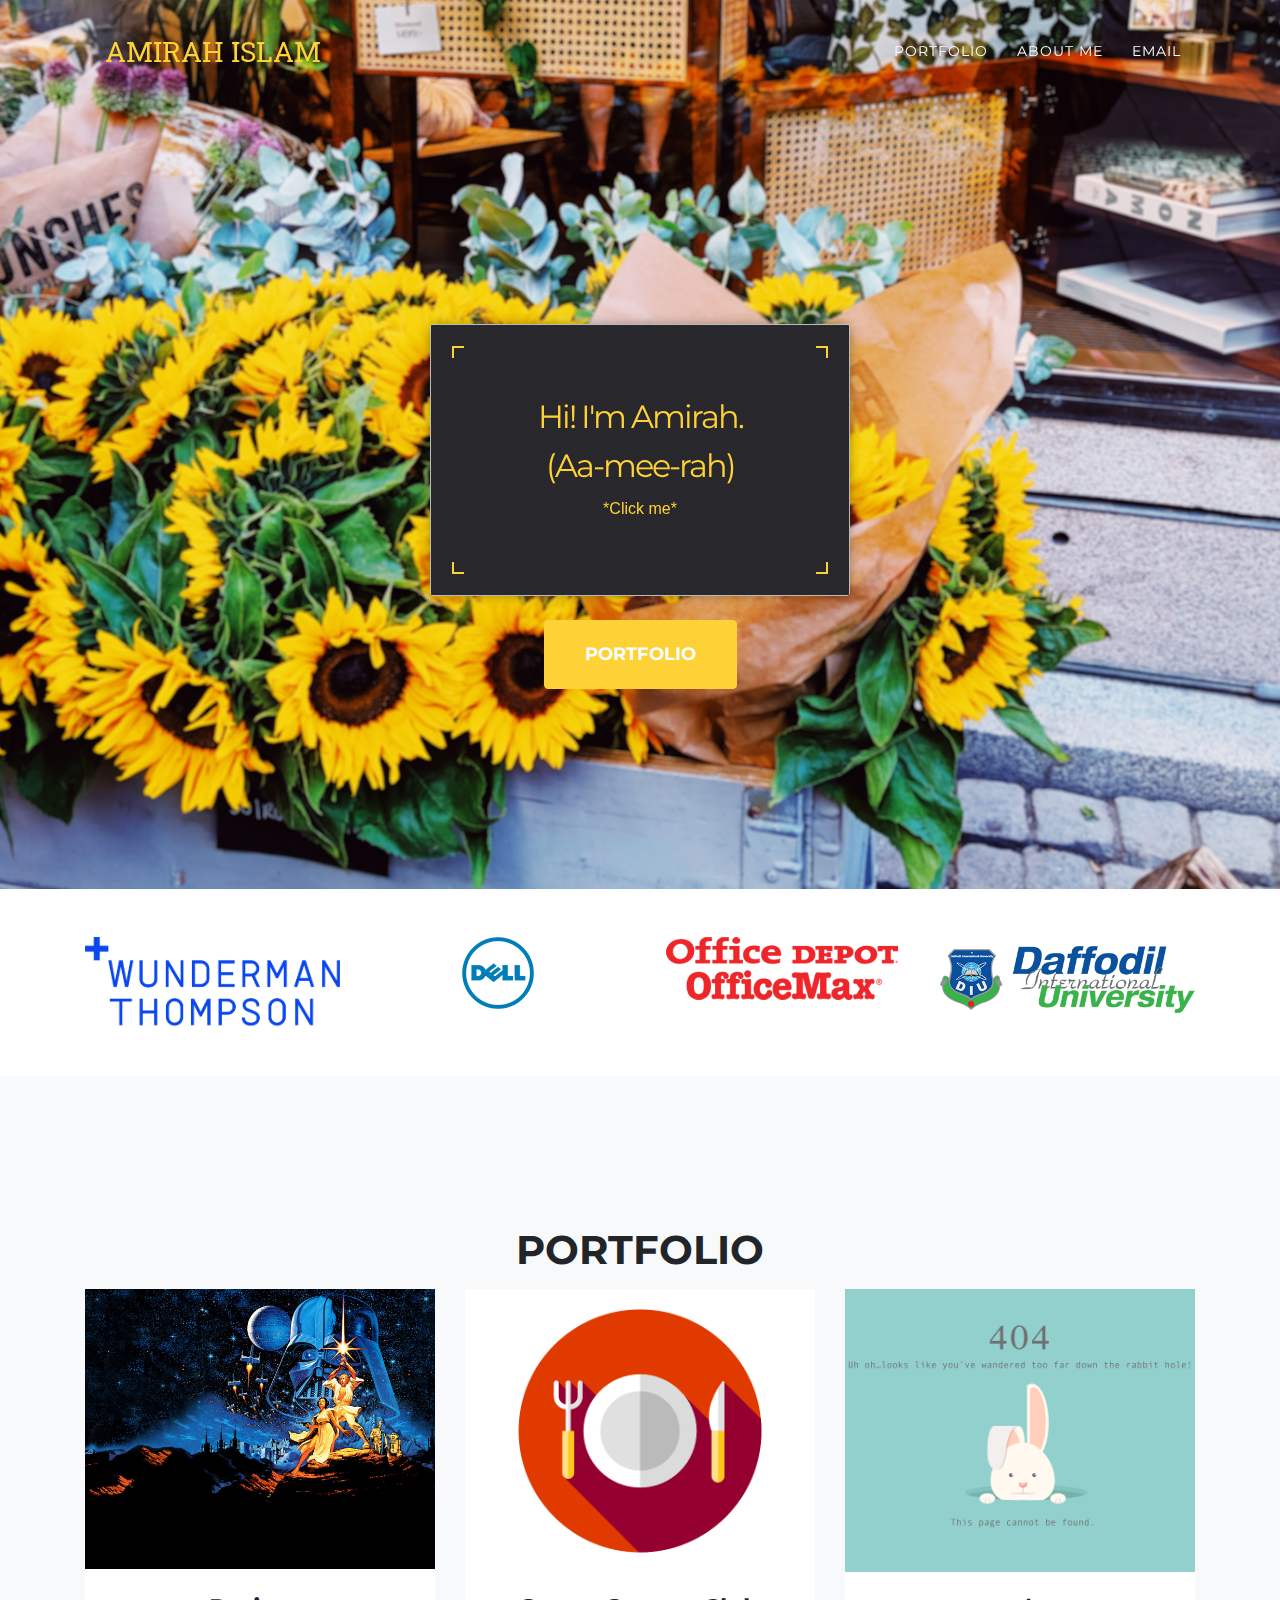
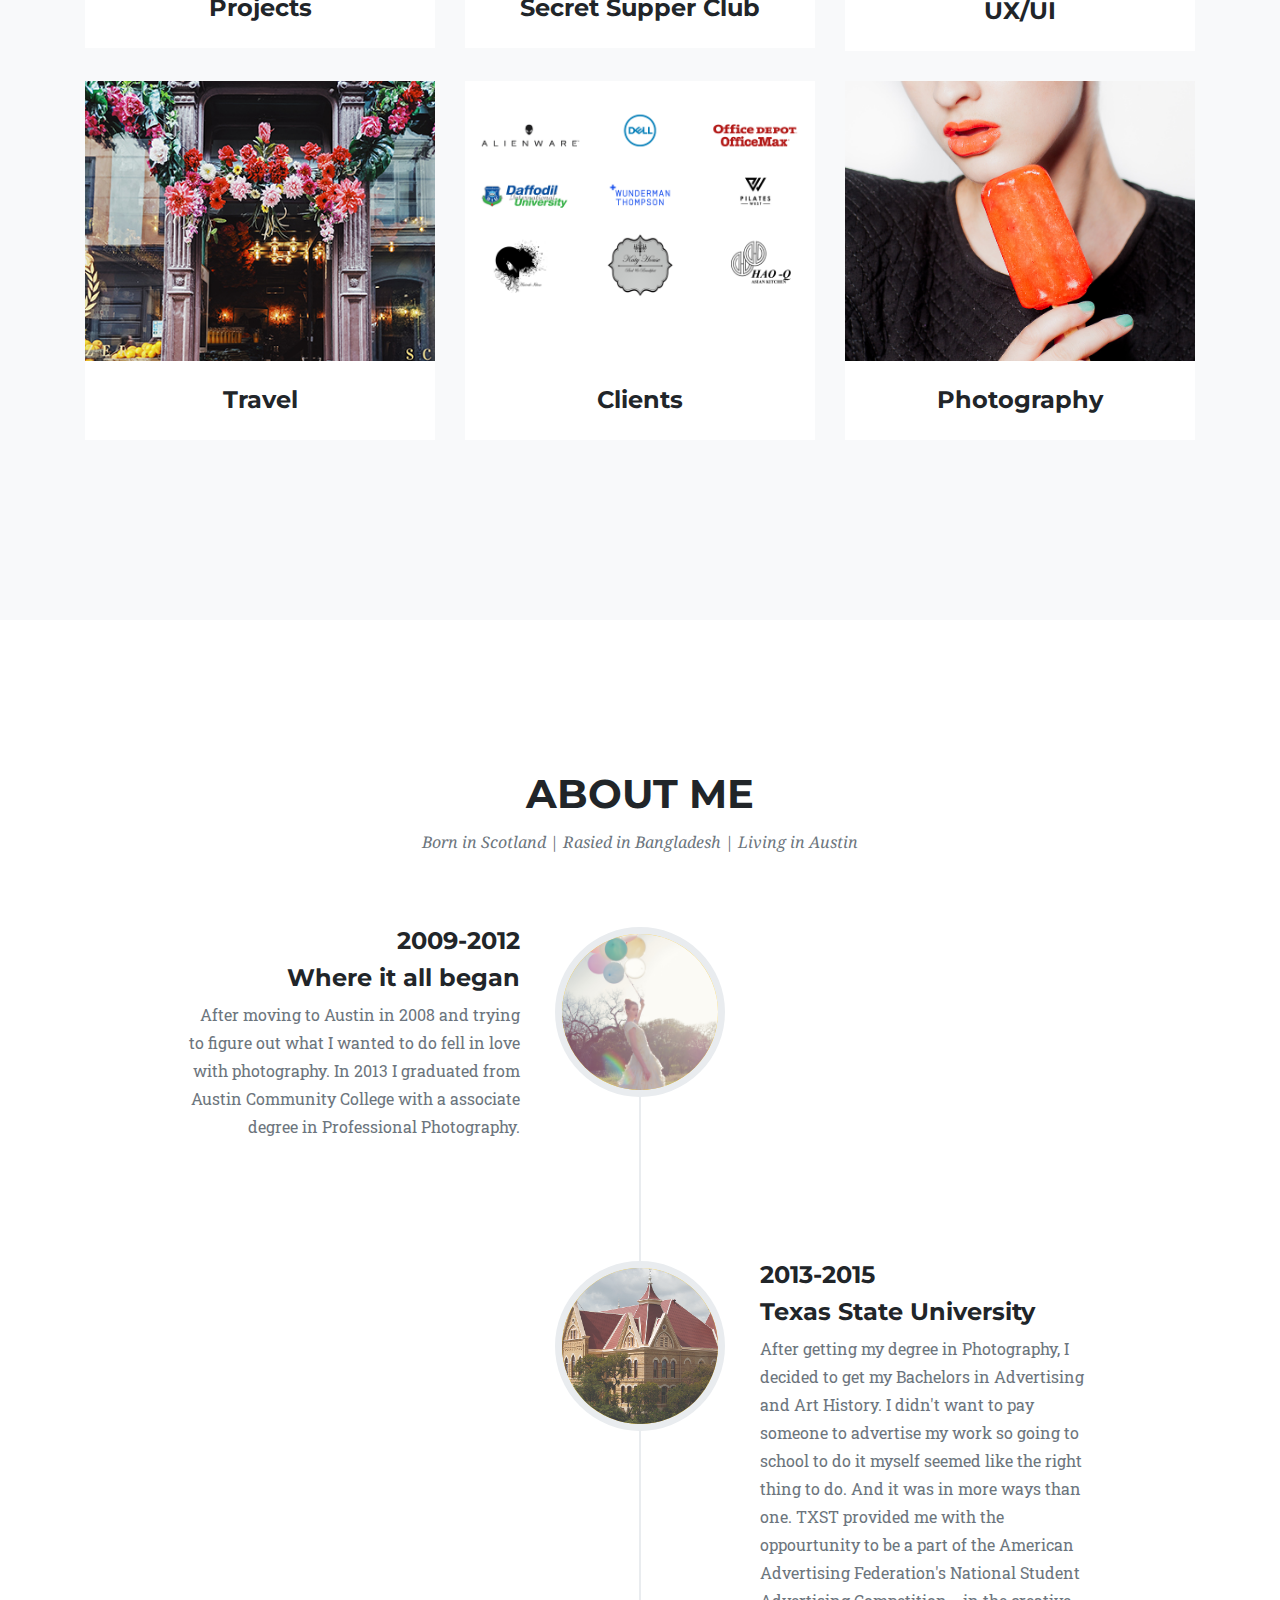
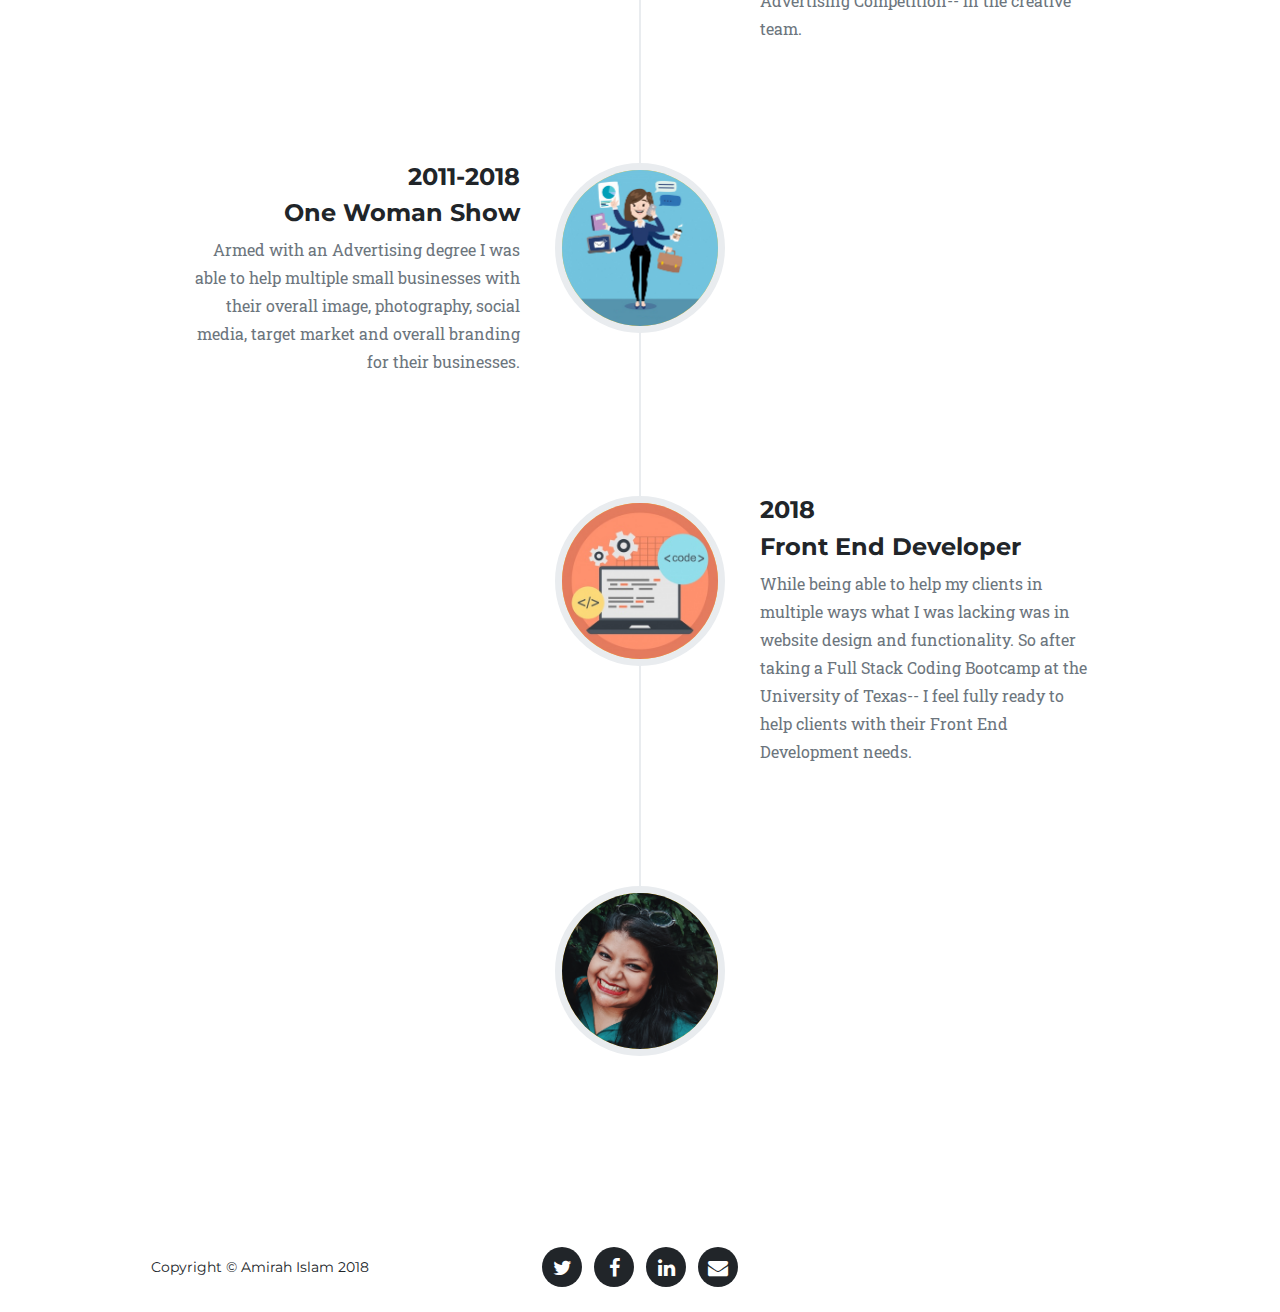
==== commit d53ca35a: "Contact form" ====
--- a/index.html
+++ b/index.html
@@ -487,13 +487,13 @@
     </section> -->
 
     <!-- Contact -->
-    <section id="contact" >
+    <!-- <section id="contact" >
       <div class="container">
         <div class="row">
           <div class="col-lg-12 text-center">
-            <h2 class="section-heading text-uppercase">Contact</h2>
+            <h2 class="section-heading text-uppercase">Contact</h2> -->
             <!-- <h3 class="section-subheading text-muted">Lorem ipsum dolor sit amet consectetur.</h3> -->
-          </div>
+          <!-- </div>
         </div>
         <div class="row">
           <div class="col-lg-12">
@@ -529,7 +529,7 @@
           </div>
         </div>
       </div>
-    </section>
+    </section> -->
 
     <!-- Footer -->
     <footer>
@@ -553,6 +553,12 @@
               <li class="list-inline-item">
                 <a href="https://www.linkedin.com/in/amirah-islam-a1067589/">
                   <i class="fa fa-linkedin"></i>
+                </a>
+              </li>
+              <li class="list-inline-item">
+                <a onClick="javascript:window.open('mailto:amirahaislam@gmail.com', 
+                'mail');event.preventDefault()" href="mailto:amirahaislam@gmail.com">
+                  <i class="fa fa-envelope"></i>
                 </a>
               </li>
             </ul>
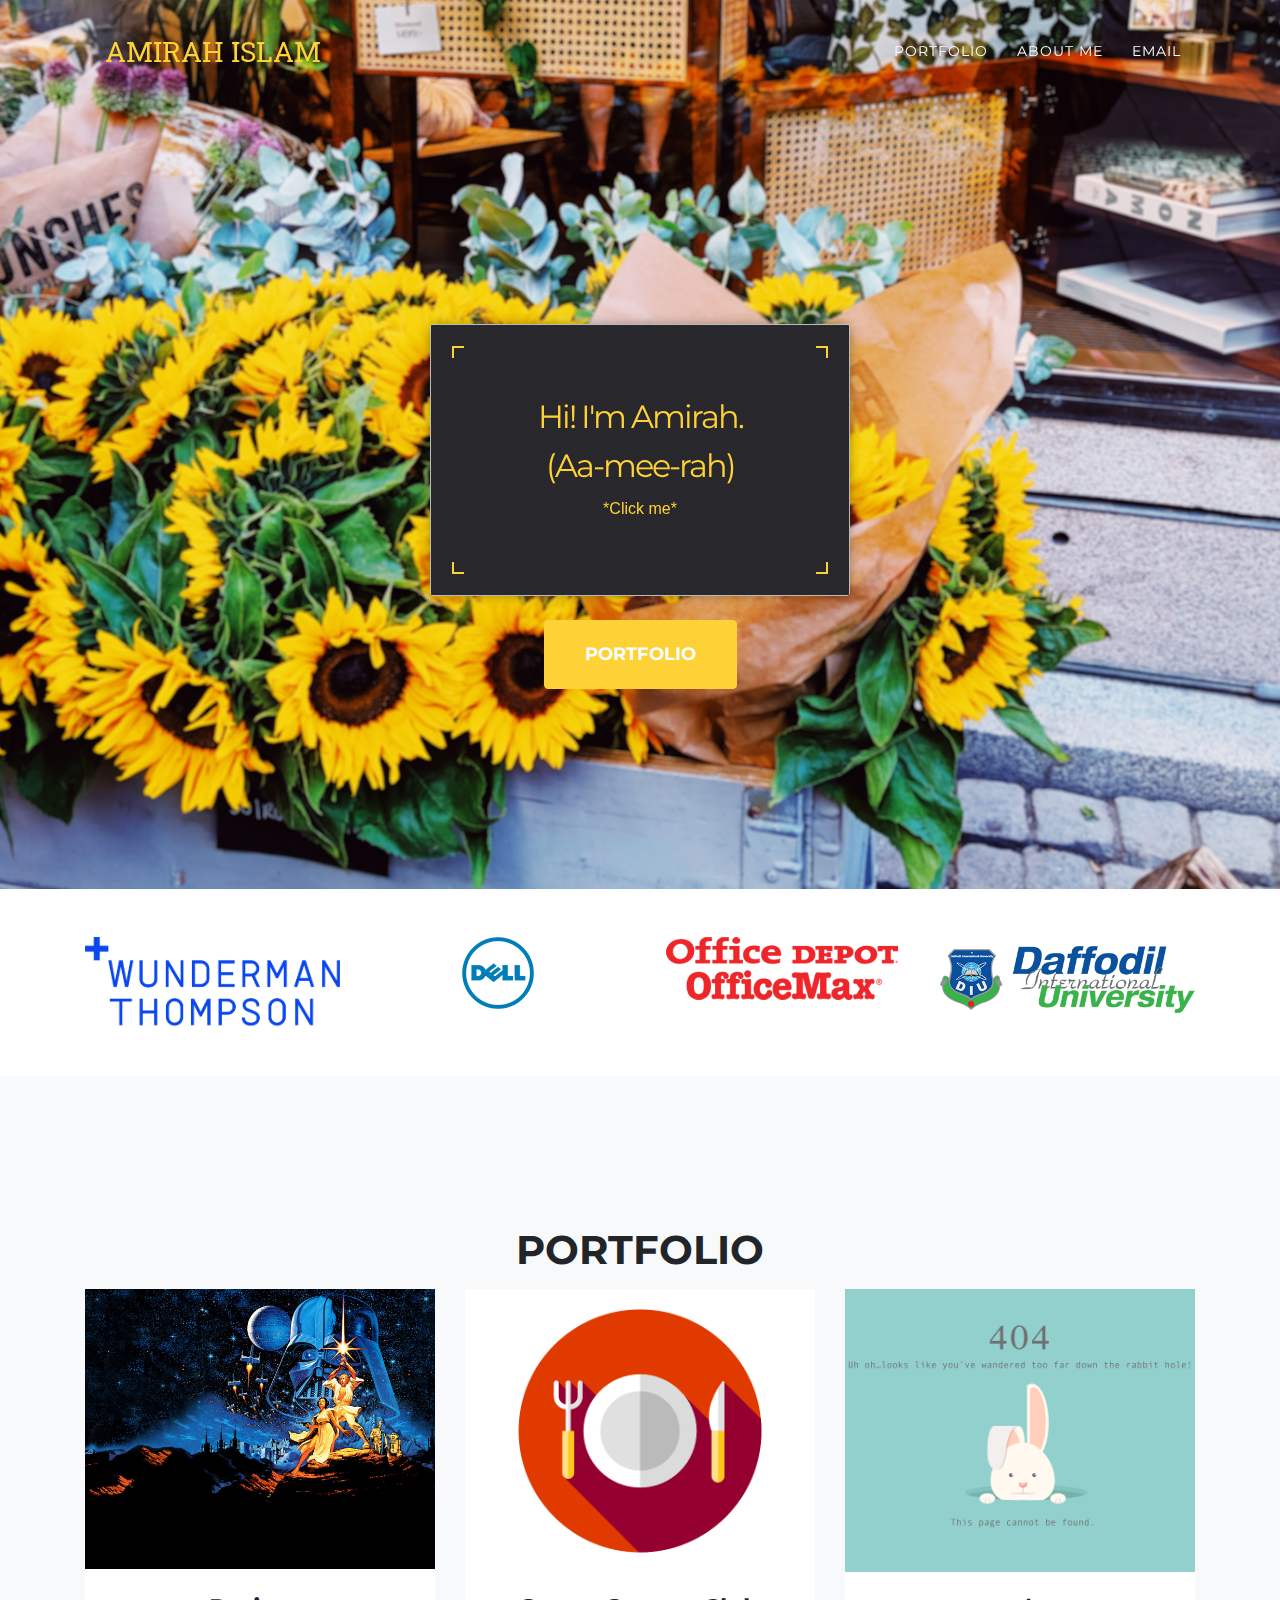
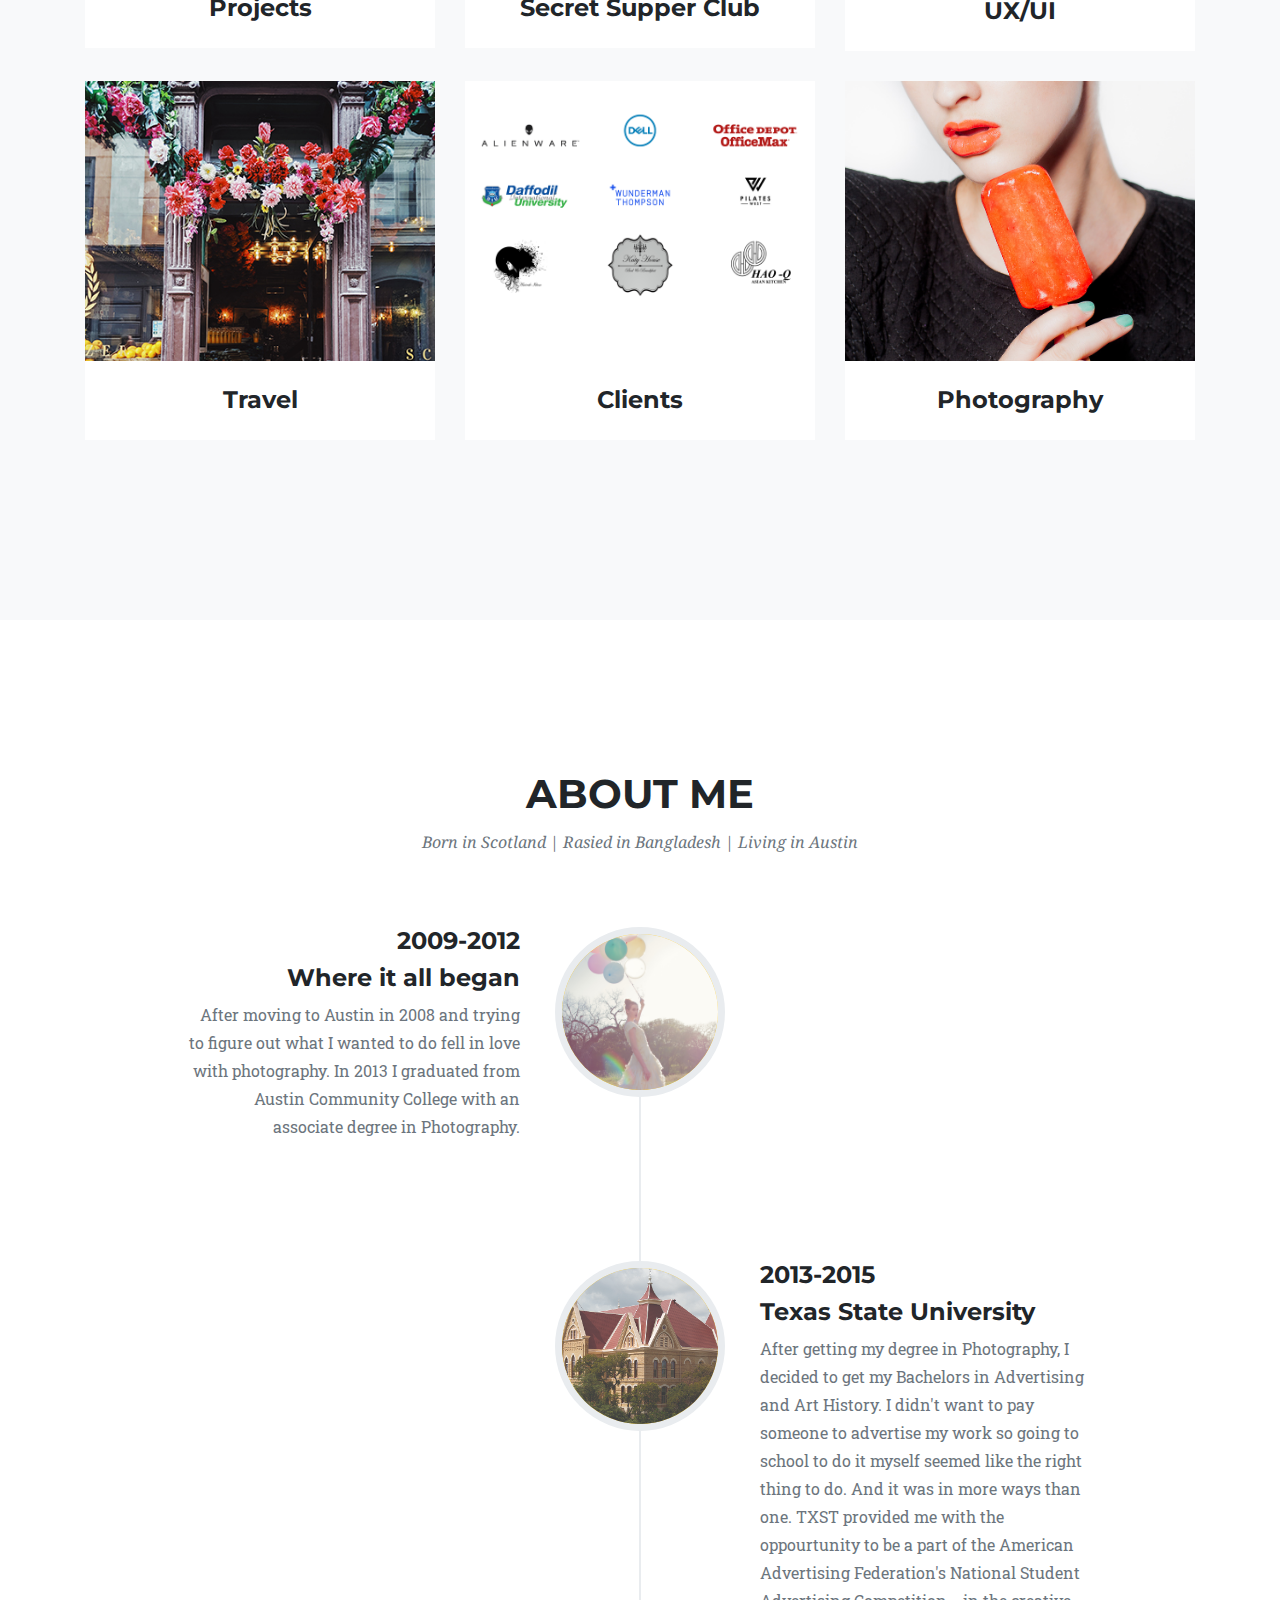
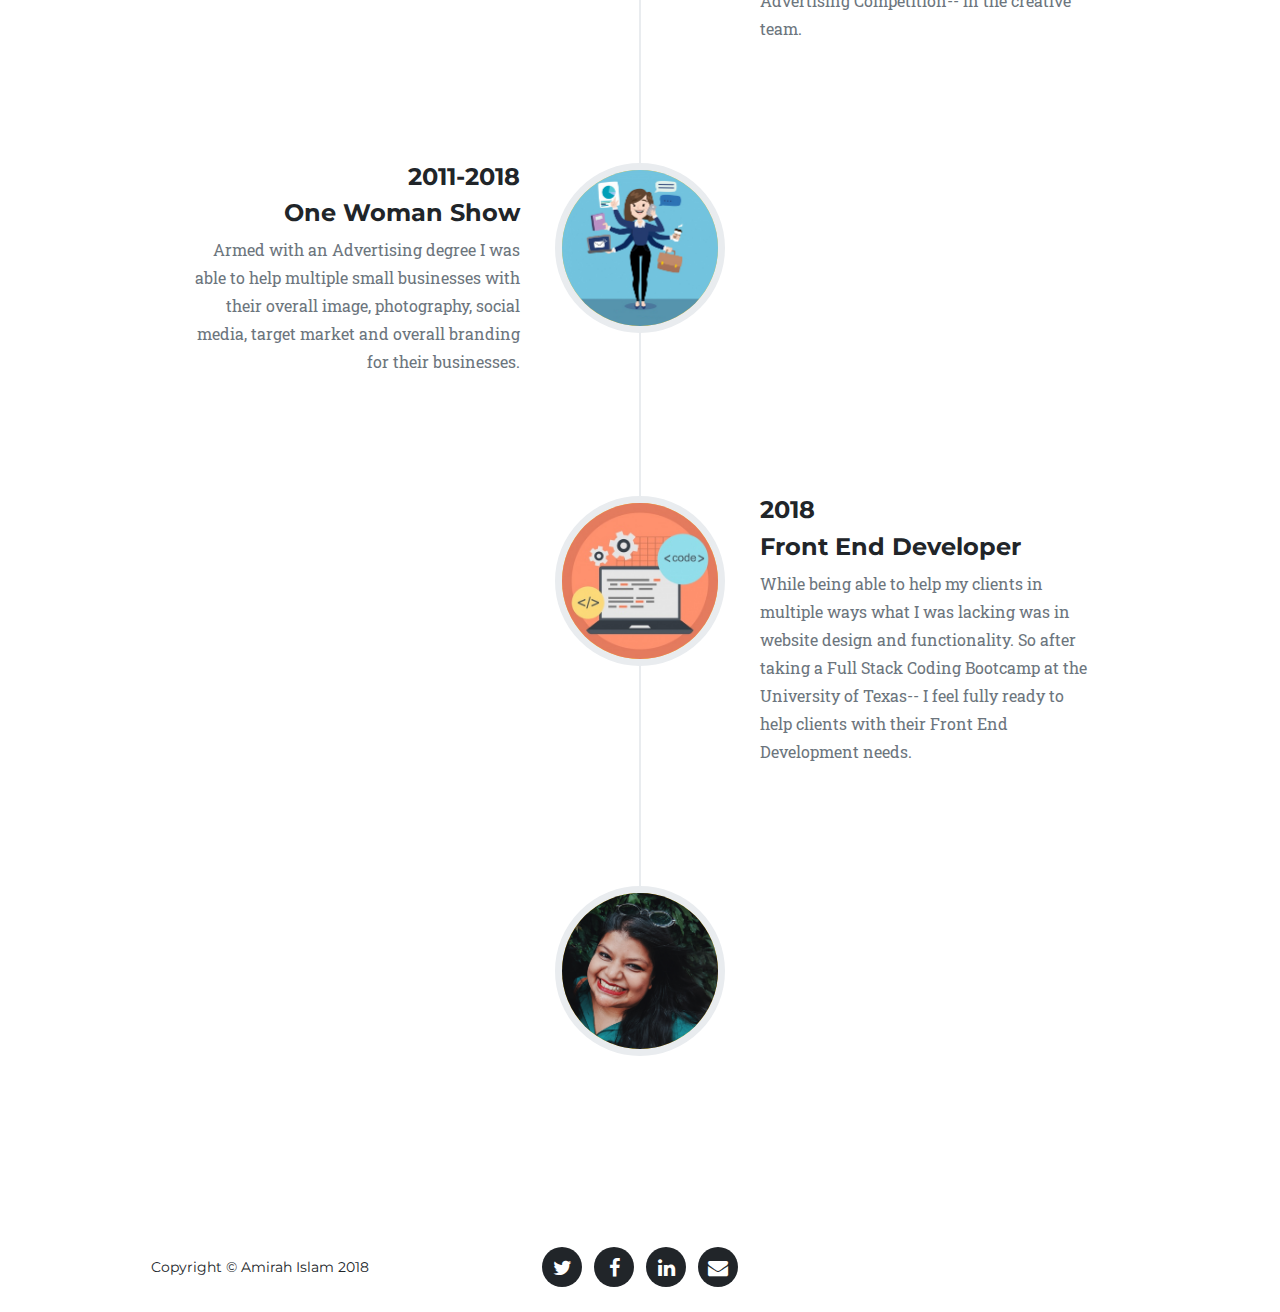
==== commit 5e403d20: "Card font" ====
--- a/index.html
+++ b/index.html
@@ -95,7 +95,7 @@
 
           <!-- <div class="intro-lead-in">স্বাগতম!</div> -->
           <!-- <div class="intro-heading text-uppercase">It's Nice To Meet You</div> -->
-          <a class="btn btn-primary btn-xl text-uppercase js-scroll-trigger" href="#services">Portfolio</a>
+          <a class="btn btn-primary btn-xl text-uppercase js-scroll-trigger" href="#portfolio">Portfolio</a>
         </div>
       </div>
     </header>
@@ -296,8 +296,8 @@
                   </div>
                   <div class="timeline-body">
                     <p class="text-muted">After moving to Austin in 2008 and trying to figure out what I wanted to do
-                      fell in love with photography. In 2013 I graduated from Austin Community College with a associate 
-                      degree in Professional Photography.
+                      fell in love with photography. In 2013 I graduated from Austin Community College with an associate 
+                      degree in Photography.
                     </p>
                   </div>
                 </div>
--- a/css/customstyle.css
+++ b/css/customstyle.css
@@ -154,7 +154,7 @@
    margin: 2px 0;
  }
  .card-back .layer h2 {
-   font-size: 18px;
+   font-size: 16px;
    font-weight: 500;
    /* text-transform: uppercase; */
    padding-right: 30px;
